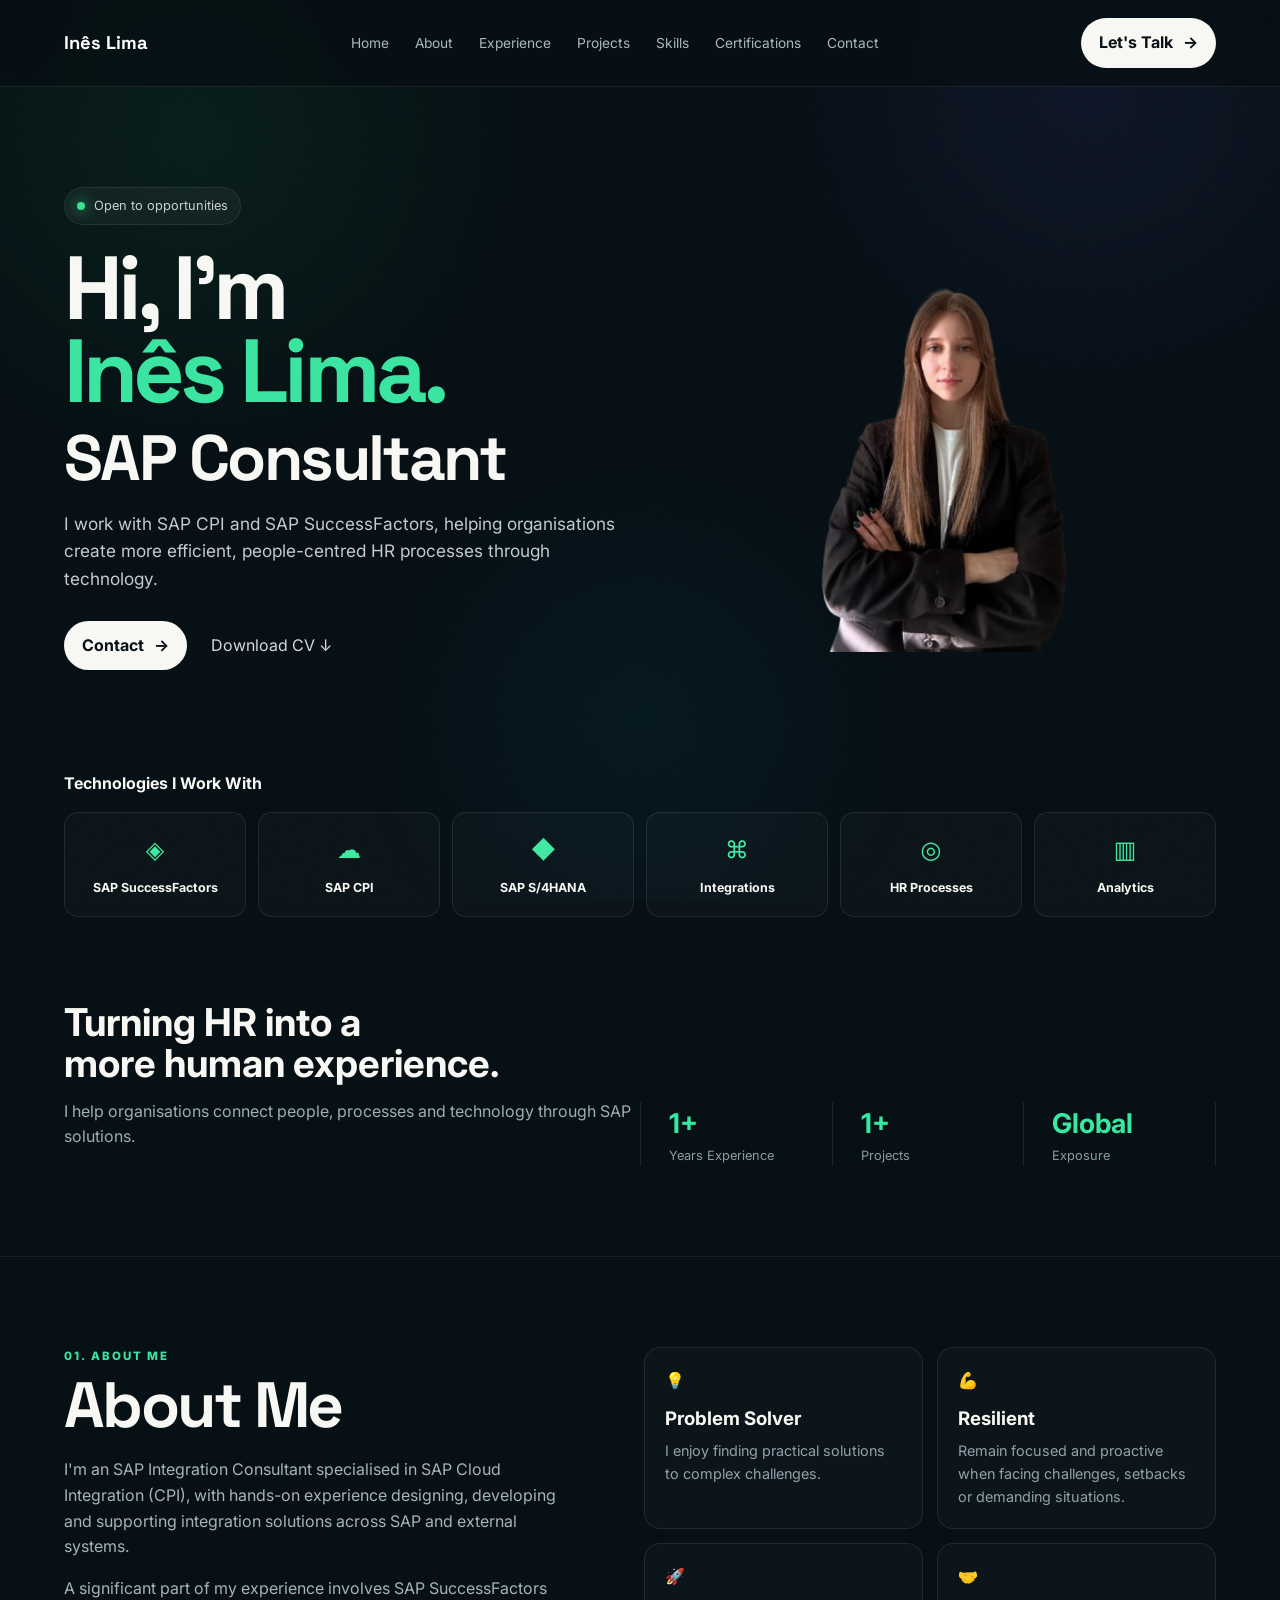
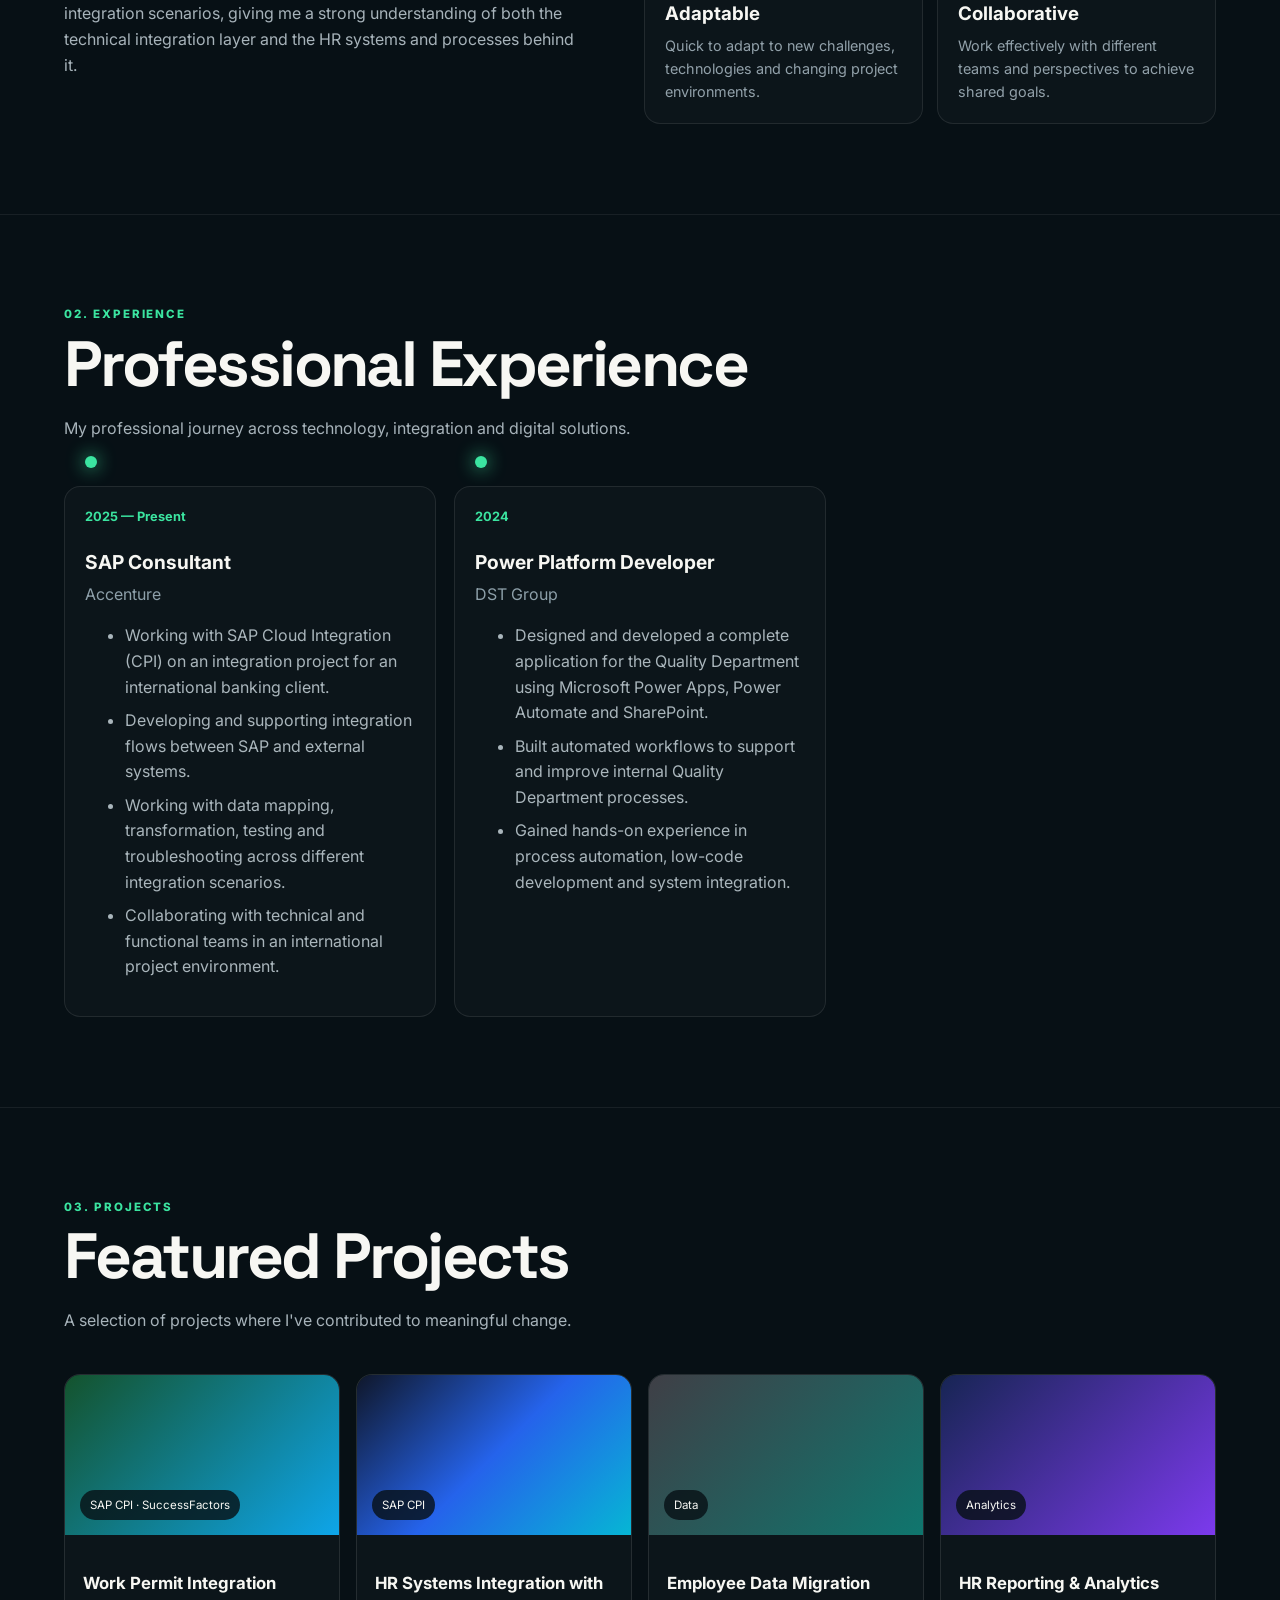
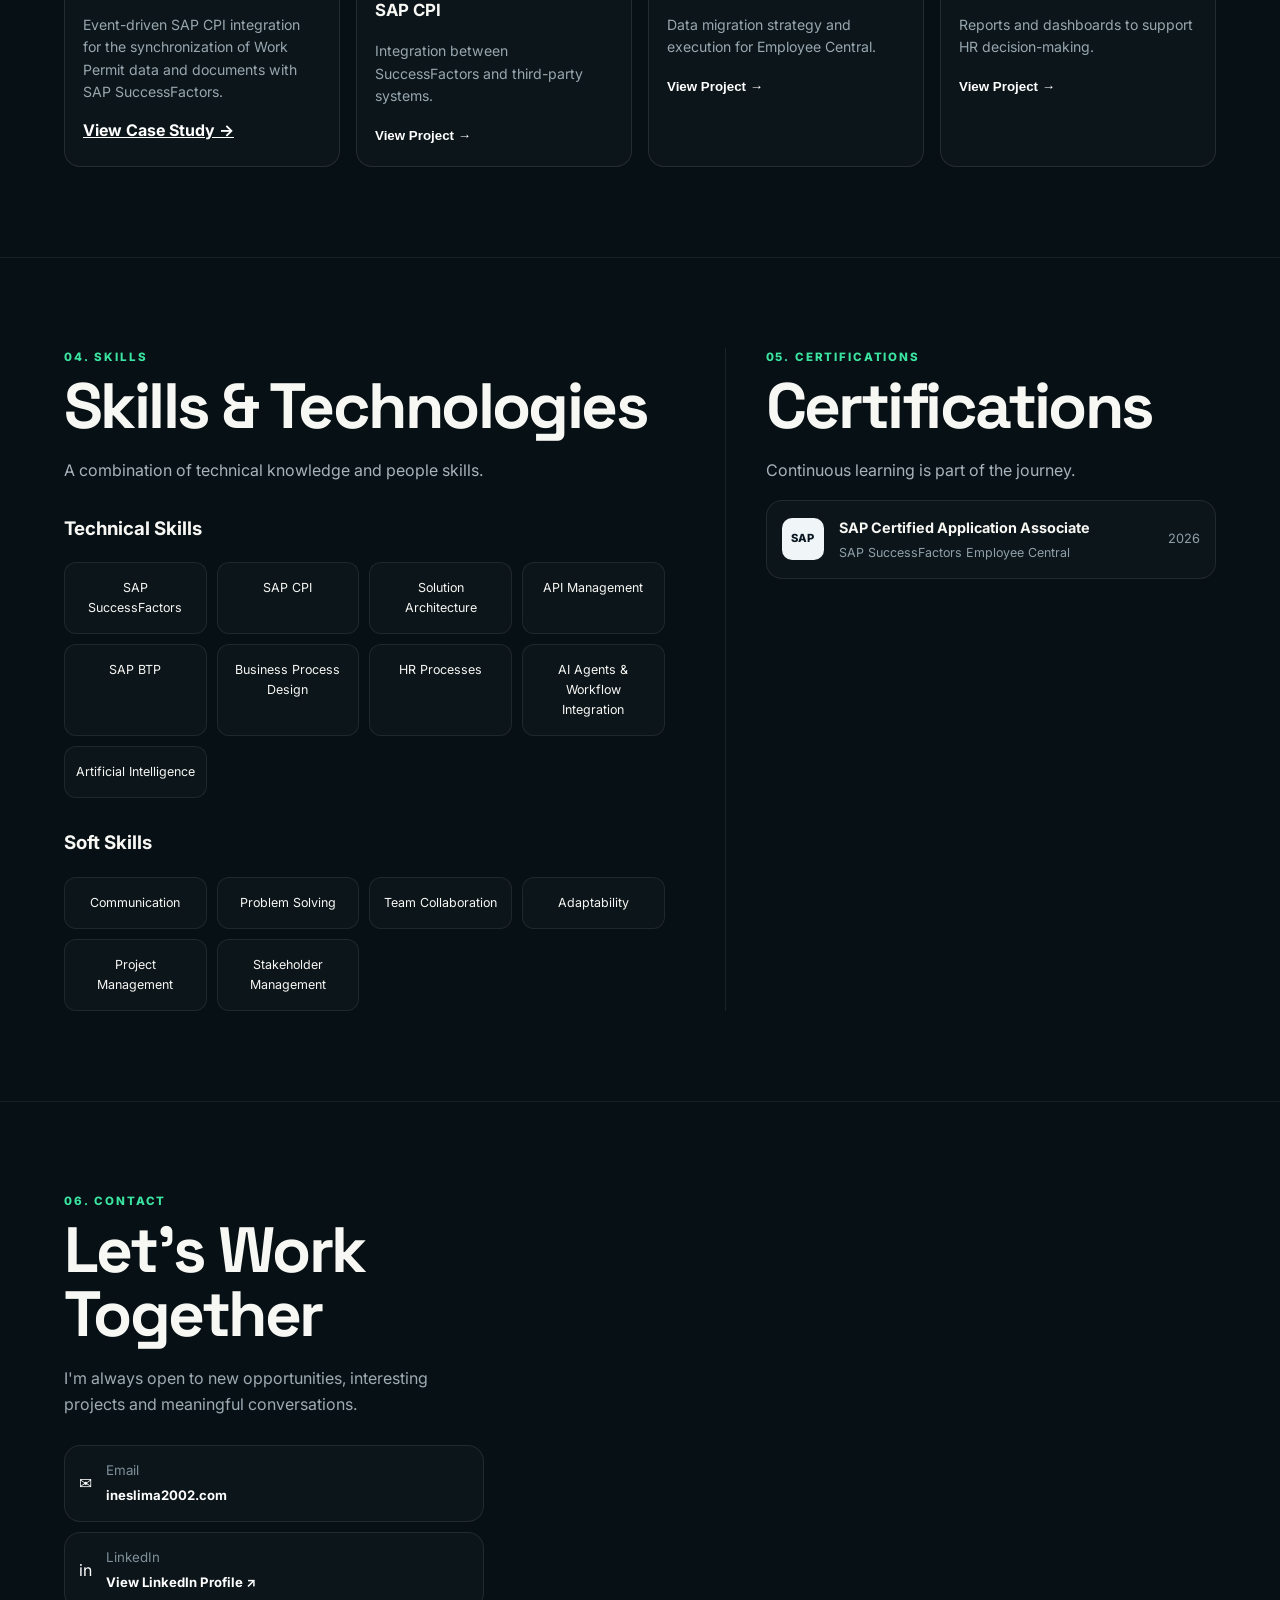
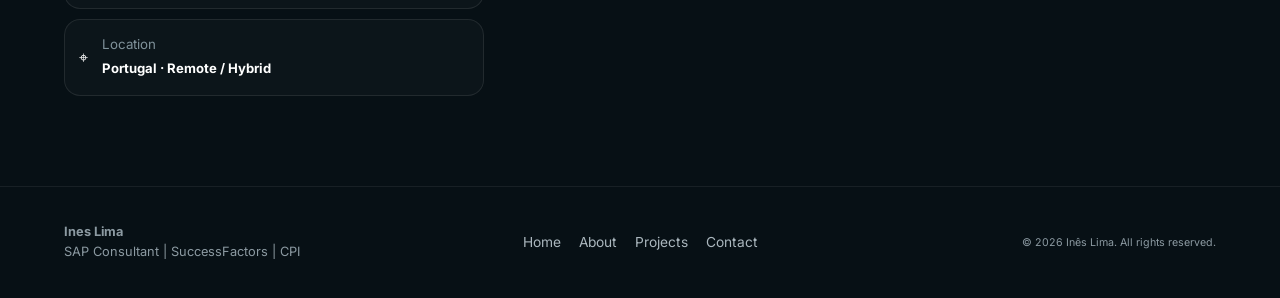
==== index.html @ c2147a00 "Update index.html" ====
<!DOCTYPE html>
<html lang="en">
<head>
  <meta charset="UTF-8" />
  <meta name="viewport" content="width=device-width, initial-scale=1.0" />
  <meta name="description" content="Ines Lima — SAP Consultant specialising in SAP CPI and SAP SuccessFactors" />
  <title>Inês Lima | SAP Consultant</title>
  <link rel="preconnect" href="https://fonts.googleapis.com">
  <link rel="preconnect" href="https://fonts.gstatic.com" crossorigin>
  <link href="https://fonts.googleapis.com/css2?family=Inter:wght@400;500;600;700;800&family=Space+Grotesk:wght@500;600;700&display=swap" rel="stylesheet">
  <link rel="stylesheet" href="style.css" />
</head>
<body>
  <div class="noise"></div>

  <header class="site-header">
    <a class="brand" href="#home">Inês Lima</a>
    <nav class="nav" id="nav">
      <a href="#home">Home</a>
      <a href="#about">About</a>
      <a href="#experience">Experience</a>
      <a href="#projects">Projects</a>
      <a href="#skills">Skills</a>
      <a href="#certifications">Certifications</a>
      <a href="#contact">Contact</a>
    </nav>
    <a class="btn btn-light header-cta" href="#contact">Let's Talk <span>→</span></a>
    <button class="menu-btn" id="menuBtn" aria-label="Open menu">☰</button>
  </header>

  <main>
    <section class="hero section" id="home">
      <div class="hero-copy reveal">
        <div class="status"><span class="dot"></span> Open to opportunities</div>
        <h1>Hi, I'm<br><span class="gradient-text">Inês Lima.</span></h1>
        <h2>SAP Consultant</h2>
        <p class="lead">I work with SAP CPI and SAP SuccessFactors, helping organisations create more efficient, people-centred HR processes through technology.</p>
        <div class="hero-actions">
          <a href="#contact" class="btn btn-light">
              Contact <span>→</span>
          </a>
          <a href="assets/CV-MariaInesLima.pdf" class="text-link" download>
              Download CV ↓
          </a>
      </div>
      </div>

      <div class="hero-visual reveal">
          <div class="portrait-card">
              <img src="assets/MariaInêsLima2.png" alt="Ines Lima">
          </div>
      </div>

      <div class="tech-strip reveal">
        <p>Technologies I Work With</p>
        <div class="tech-grid">
          <div class="tech-card"><span>◈</span><b>SAP SuccessFactors</b></div>
          <div class="tech-card"><span>☁</span><b>SAP CPI</b></div>
          <div class="tech-card"><span>◆</span><b>SAP S/4HANA</b></div>
          <div class="tech-card"><span>⌘</span><b>Integrations</b></div>
          <div class="tech-card"><span>◎</span><b>HR Processes</b></div>
          <div class="tech-card"><span>▥</span><b>Analytics</b></div>
        </div>
      </div>

      <div class="hero-bottom reveal">
        <div>
          <h3>Turning HR into a<br>more human experience.</h3>
          <p>I help organisations connect people, processes and technology through SAP solutions.</p>
        </div>
        <div class="stats">
          <div><strong>1+</strong><span>Years Experience</span></div>
          <div><strong>1+</strong><span>Projects</span></div>
          <div><strong>Global</strong><span>Exposure</span></div>
        </div>
      </div>
    </section>

    <section class="section split" id="about">
      <div class="section-copy reveal">
        <div class="eyebrow">01. About Me</div>
        <h2>About Me</h2>
        <p> I'm an SAP Integration Consultant specialised in SAP Cloud Integration (CPI), with hands-on experience designing, developing and supporting integration solutions across SAP and external systems.</p>
        <p>A significant part of my experience involves SAP SuccessFactors integration scenarios, giving me a strong understanding of both the technical integration layer and the HR systems and processes behind it.</p>
      </div>
      <div class="value-grid reveal">
        <article><span>💡</span><h3>Problem Solver</h3><p>I enjoy finding practical solutions to complex challenges.</p></article>
        <article><span>💪</span><h3>Resilient</h3><p>Remain focused and proactive when facing challenges, setbacks or demanding situations.</p></article>
        <article><span>🚀</span><h3>Adaptable</h3><p>Quick to adapt to new challenges, technologies and changing project environments.</p></article>
        <article><span>🤝</span><h3>Collaborative</h3><p>Work effectively with different teams and perspectives to achieve shared goals.</p></article>
      </div>
    </section>

    <section class="section" id="experience">
      <div class="section-heading reveal">
        <div>
          <div class="eyebrow">02. Experience</div>
          <h2>Professional Experience</h2>
          <p>My professional journey across technology, integration and digital solutions.</p>
        </div>
      </div>
    
      <div class="timeline">
    
        <article class="timeline-card reveal">
          <div class="year">2025 — Present</div>
          <h3>SAP Consultant</h3>
          <p class="company">Accenture</p>
          <ul>
            <li>Working with SAP Cloud Integration (CPI) on an integration project for an international banking client.</li>
            <li>Developing and supporting integration flows between SAP and external systems.</li>
            <li>Working with data mapping, transformation, testing and troubleshooting across different integration scenarios.</li>
            <li>Collaborating with technical and functional teams in an international project environment.</li>
          </ul>
        </article>
    
        <article class="timeline-card reveal">
          <div class="year">2024</div>
          <h3>Power Platform Developer</h3>
          <p class="company">DST Group</p>
          <ul>
            <li>Designed and developed a complete application for the Quality Department using Microsoft Power Apps, Power Automate and SharePoint.</li>
            <li>Built automated workflows to support and improve internal Quality Department processes.</li>
            <li>Gained hands-on experience in process automation, low-code development and system integration.</li>
          </ul>
        </article>
    
      </div>
    </section>

    <section class="section" id="projects">
      <div class="section-heading reveal">
        <div>
          <div class="eyebrow">03. Projects</div>
          <h2>Featured Projects</h2>
          <p>A selection of projects where I've contributed to meaningful change.</p>
        </div>
      </div>
      <div class="project-grid">
        <article class="project-card reveal">
            <div class="project-thumb gradient-a">
              <span>SAP CPI · SuccessFactors</span>
            </div>
            <div class="project-body">
              <h3>Work Permit Integration</h3>
              <p>
                Event-driven SAP CPI integration for the synchronization of
                Work Permit data and documents with SAP SuccessFactors.
              </p>
              <a href="projects/employee-compliance.html" class="project-link">
                View Case Study →
              </a>
            </div>
          </article>
        <article class="project-card reveal">
          <div class="project-thumb gradient-b"><span>SAP CPI</span></div>
          <div class="project-body">
            <h3>HR Systems Integration with SAP CPI</h3>
            <p>Integration between SuccessFactors and third-party systems.</p>
            <button class="project-link" data-project="cpi">View Project →</button>
          </div>
        </article>
        <article class="project-card reveal">
          <div class="project-thumb gradient-c"><span>Data</span></div>
          <div class="project-body">
            <h3>Employee Data Migration</h3>
            <p>Data migration strategy and execution for Employee Central.</p>
            <button class="project-link" data-project="migration">View Project →</button>
          </div>
        </article>
        <article class="project-card reveal">
          <div class="project-thumb gradient-d"><span>Analytics</span></div>
          <div class="project-body">
            <h3>HR Reporting & Analytics</h3>
            <p>Reports and dashboards to support HR decision-making.</p>
            <button class="project-link" data-project="analytics">View Project →</button>
          </div>
        </article>
      </div>
    </section>

    <section class="section two-col-section" id="skills">
      <div class="reveal">
        <div class="eyebrow">04. Skills</div>
        <h2>Skills & Technologies</h2>
        <p class="section-intro">A combination of technical knowledge and people skills.</p>
        <h3 class="mini-title">Technical Skills</h3>
        <div class="pill-grid">
          <span>SAP SuccessFactors</span><span>SAP CPI</span><span>Solution Architecture</span><span>API Management</span><span>SAP BTP</span><span>Business Process Design</span>
          <span>HR Processes</span><span>AI Agents & Workflow Integration</span><span>Artificial Intelligence</span>
        </div>
        <h3 class="mini-title">Soft Skills</h3>
        <div class="pill-grid">
          <span>Communication</span><span>Problem Solving</span><span>Team Collaboration</span>
          <span>Adaptability</span><span>Project Management</span><span>Stakeholder Management</span>
        </div>
      </div>

      <div class="cert-panel reveal" id="certifications">
        <div class="eyebrow">05. Certifications</div>
        <h2>Certifications</h2>
        <p class="section-intro">Continuous learning is part of the journey.</p>
        <div class="cert-list">
          <article><div class="cert-icon">SAP</div><div><h3>SAP Certified Application Associate</h3><p>SAP SuccessFactors Employee Central</p></div><span>2026</span></article>
        </div>
      </div>
    </section>

    <section class="section contact-section" id="contact">
      <div class="contact-copy reveal">
        <div class="eyebrow">06. Contact</div>
        <h2>Let's Work Together</h2>
        <p>I'm always open to new opportunities, interesting projects and meaningful conversations.</p>
        <div class="contact-cards">
          <a href="mailto:your.ineslima2002.com"><span>✉</span><div><small>Email</small><b>ineslima2002.com</b></div></a>
          <a href="https://www.linkedin.com/in/maria-in%C3%AAs-lima-448151144/" target="_blank" rel="noopener noreferrer">
    <span>in</span>
    <div>
        <small>LinkedIn</small>
        <b>View LinkedIn Profile ↗</b>
    </div></a>
          <div><span>⌖</span><div><small>Location</small><b>Portugal · Remote / Hybrid</b></div></div>
        </div>
      </div>
    </section>
  </main>

  <footer>
    <div><b>Ines Lima</b><span>SAP Consultant | SuccessFactors | CPI</span></div>
    <div class="footer-links"><a href="#home">Home</a><a href="#about">About</a><a href="#projects">Projects</a><a href="#contact">Contact</a></div>
    <small>© <span id="year"></span> Inês Lima. All rights reserved.</small>
  </footer>

  <div class="modal" id="projectModal" aria-hidden="true">
    <div class="modal-backdrop" data-close-modal></div>
    <div class="modal-card">
      <button class="modal-close" data-close-modal>×</button>
      <div id="modalContent"></div>
    </div>
  </div>

  <script src="script.js"></script>
</body>
</html>
---- style.css ----
* {
box-sizing:border-box}

html {
scroll-behavior:smooth}

body {
  margin:0;
  background:#071015;
  color:#f7f7f3;
  font-family:Inter,system-ui,sans-serif;
  line-height:1.6;
overflow-x:hidden}

body:before {
  content:"";
  position:fixed;
  inset:0;
  background:radial-gradient(circle at 15% 15%,rgba(34,197,94,.09),transparent 26%),radial-gradient(circle at 85% 10%,rgba(99,102,241,.09),transparent 25%),radial-gradient(circle at 50% 80%,rgba(14,165,233,.06),transparent 30%);
  pointer-events:none;
z-index:-2}

.noise {
  position:fixed;
  inset:0;
  opacity:.03;
  pointer-events:none;
  z-index:-1;
background-image:url("data:image/svg+xml,%3Csvg viewBox='0 0 180 180' xmlns='http://www.w3.org/2000/svg'%3E%3Cfilter id='n'%3E%3CfeTurbulence type='fractalNoise' baseFrequency='.8' numOctaves='3' stitchTiles='stitch'/%3E%3C/filter%3E%3Crect width='100%25' height='100%25' filter='url(%23n)' opacity='.4'/%3E%3C/svg%3E")}

.site-header {
  position:sticky;
  top:0;
  z-index:50;
  display:flex;
  align-items:center;
  justify-content:space-between;
  padding:18px clamp(22px,5vw,80px);
  border-bottom:1px solid rgba(255,255,255,.08);
  background:rgba(7,16,21,.8);
backdrop-filter:blur(18px)}

.brand {
  font-family:"Space Grotesk",sans-serif;
  font-weight:700;
  font-size:1.15rem;
  color:#fff;
text-decoration:none}

.nav {
  display:flex;
gap:26px}

.nav a,.footer-links a {
  color:#abb7be;
  text-decoration:none;
  font-size:.86rem;
transition:.25s}

.nav a:hover,.footer-links a:hover {
color:#fff}

.btn {
  display:inline-flex;
  align-items:center;
  gap:10px;
  border:0;
  border-radius:999px;
  padding:12px 18px;
  text-decoration:none;
  font-weight:700;
cursor:pointer}

.btn-light {
  background:#f7f7f3;
color:#071015}

.menu-btn {
  display:none;
  background:transparent;
  border:1px solid rgba(255,255,255,.15);
  color:#fff;
  border-radius:10px;
  padding:8px 11px;
font-size:1.1rem}

.section {
  padding:90px clamp(22px,5vw,80px);
  max-width:1500px;
  margin:auto;
border-bottom:1px solid rgba(255,255,255,.07)}

.hero {
  display:grid;
  grid-template-columns:1.05fr .95fr;
  gap:50px;
padding-top:100px}

.hero h1 {
  font-family:"Space Grotesk",sans-serif;
  font-size:clamp(3.5rem,7vw,7rem);
  line-height:.93;
  margin:22px 0 12px;
letter-spacing:-.055em}

.gradient-text {
    background: none;
    -webkit-background-clip: initial;
    color: #3be4a0;
}

.hero h2 {
  font-size:clamp(1.3rem,2vw,2rem);
margin:0 0 14px}

.lead {
  font-size:1.08rem;
  color:#c2cbd0;
max-width:650px}

.status {
  display:inline-flex;
  gap:9px;
  align-items:center;
  background:rgba(255,255,255,.045);
  border:1px solid rgba(255,255,255,.08);
  padding:8px 12px;
  border-radius:999px;
  color:#c9d0d5;
font-size:.8rem}

.dot {
  width:8px;
  height:8px;
  background:#38e08f;
  border-radius:50%;
box-shadow:0 0 14px #38e08f}

.hero-actions {
  display:flex;
  gap:24px;
  align-items:center;
margin-top:28px}

.text-link {
  color:#d2dadd;
text-decoration:none}

.hero-visual {
    display: flex;
    justify-content: center;
    align-items: center;
    transform: translateY(-150px);
}

.portrait-card {
    position: relative;
    width: min(400px, 90vw);
    height: 490px;
    background: transparent;
    border: none;
    border-radius: 0;
    box-shadow: none;
    overflow: visible;
}

.portrait-card img {
    width: 100%;
    height: 100%;
    object-fit: contain;
    object-position: center;
    display: block;
    transform: none;
}

.portrait-placeholder {
  height:100%;
  border-radius:24px;
  background:#0d171d;
  display:flex;
  flex-direction:column;
  align-items:center;
  justify-content:center;
border:none}

.portrait-placeholder span {
  font-family:"Space Grotesk";
  font-size:5rem;
  font-weight:700;
  background:linear-gradient(90deg,#45e9a4,#7997ff);
  -webkit-background-clip:text;
color:transparent}

.portrait-placeholder small {
color:#82939c}

.scribble {
  position:absolute;
  right:-52px;
  bottom:40px;
  font-family:cursive;
  font-size:1.35rem;
  color:#d2c3ff;
transform:rotate(-8deg)}

.tech-strip {
  grid-column:1/-1;
margin-top:28px}

.tech-strip>p {
font-weight:700}

.tech-grid {
  display:grid;
  grid-template-columns:repeat(6,1fr);
gap:12px}

.tech-card {
  min-height:105px;
  border:1px solid rgba(255,255,255,.09);
  background:rgba(255,255,255,.025);
  border-radius:14px;
  display:flex;
  flex-direction:column;
  gap:9px;
  align-items:center;
  justify-content:center;
  text-align:center;
padding:12px}

.tech-card span {
  font-size:1.5rem;
color:#43e7a2}

.tech-card b {
font-size:.78rem}

.hero-bottom {
  grid-column:1/-1;
  display:grid;
  grid-template-columns:1fr 1fr;
  align-items:end;
margin-top:35px}

.hero-bottom h3 {
  font-size:clamp(2rem,3vw,3.2rem);
  line-height:1.05;
margin:0}

.hero-bottom p {
color:#9fadb5}

.stats {
  display:grid;
  grid-template-columns:repeat(3,1fr);
border-left:1px solid rgba(255,255,255,.1)}

.stats div {
  padding:0 28px;
  border-right:1px solid rgba(255,255,255,.1);
  display:flex;
flex-direction:column}

.stats strong {
  font-size:1.7rem;
color:#37e8a1}

.stats span {
  font-size:.8rem;
color:#8c9ba4}

.split {
  display:grid;
  grid-template-columns:1fr 1.1fr;
gap:60px}

.eyebrow {
  text-transform:uppercase;
  letter-spacing:.16em;
  font-size:.72rem;
  font-weight:800;
color:#3be4a0}

.section h2 {
  font-family:"Space Grotesk";
  font-size:clamp(2.5rem,5vw,4.6rem);
  line-height:1;
  margin:8px 0 20px;
letter-spacing:-.04em}

.section-copy p,.section-intro,.section-heading p {
  color:#a7b3ba;
max-width:700px}

.value-grid {
  display:grid;
  grid-template-columns:1fr 1fr;
  gap:14px;
align-self:center}

.value-grid article,.timeline-card,.cert-list article,.contact-cards a,.contact-cards>div {
  background:rgba(255,255,255,.025);
  border:1px solid rgba(255,255,255,.09);
  border-radius:16px;
padding:20px}

.value-grid h3 {
margin:10px 0 5px}

.value-grid p {
  margin:0;
  color:#92a1aa;
font-size:.9rem}

.timeline {
  display:grid;
  grid-template-columns:repeat(3,1fr);
  gap:18px;
margin-top:45px}

.timeline-card {
position:relative}

.timeline-card:before {
  content:"";
  position:absolute;
  top:-31px;
  left:20px;
  width:12px;
  height:12px;
  border-radius:50%;
  background:#3be4a0;
box-shadow:0 0 18px #3be4a0}

.timeline-card .year {
  color:#3be4a0;
  font-size:.8rem;
font-weight:700}

.timeline-card h3 {
  font-size:1.2rem;
margin-bottom:0}

.company {
  color:#8ea0aa;
margin-top:4px}

.timeline-card li {
  color:#aab6bc;
margin:8px 0}

.project-grid {
  display:grid;
  grid-template-columns:repeat(4,1fr);
  gap:16px;
margin-top:40px}

.project-card {
  border:1px solid rgba(255,255,255,.1);
  background:rgba(255,255,255,.025);
  border-radius:16px;
  overflow:hidden;
transition:.3s}

.project-card:hover {
  transform:translateY(-7px);
border-color:rgba(66,230,160,.35)}

.project-thumb {
  height:160px;
  padding:15px;
  display:flex;
align-items:flex-end}

.project-thumb span {
  background:rgba(7,16,21,.8);
  padding:6px 10px;
  border-radius:999px;
font-size:.72rem}

.gradient-a {
background:linear-gradient(135deg,#14532d,#0ea5e9)}

.gradient-b {
background:linear-gradient(135deg,#0f172a,#2563eb,#06b6d4)}

.gradient-c {
background:linear-gradient(135deg,#3f3f46,#0f766e)}

.gradient-d {
background:linear-gradient(135deg,#172554,#7c3aed)}

.project-body {
padding:18px}

.project-body h3 {
font-size:1.05rem}

.project-body p {
  color:#98a7af;
font-size:.88rem}

.project-link {
  background:none;
  border:0;
  padding:0;
  color:#fff;
  font-weight:700;
cursor:pointer}

.two-col-section {
  display:grid;
  grid-template-columns:1.1fr .9fr;
gap:60px}

.mini-title {
margin-top:30px}

.pill-grid {
  display:grid;
  grid-template-columns:repeat(4,1fr);
gap:10px}

.pill-grid span {
  padding:15px 10px;
  border-radius:12px;
  background:rgba(255,255,255,.025);
  border:1px solid rgba(255,255,255,.08);
  font-size:.78rem;
text-align:center}

.cert-panel {
  border-left:1px solid rgba(255,255,255,.08);
padding-left:40px}

.cert-list {
  display:flex;
  flex-direction:column;
gap:12px}

.cert-list article {
  display:grid;
  grid-template-columns:auto 1fr auto;
  gap:15px;
  align-items:center;
padding:15px}

.cert-list h3 {
  font-size:.9rem;
margin:0}

.cert-list p {
  font-size:.78rem;
  color:#8fa0a9;
margin:4px 0 0}

.cert-list>article>span {
  color:#8fa0a9;
font-size:.8rem}

.cert-icon {
  width:42px;
  height:42px;
  border-radius:10px;
  background:#f0f5f7;
  color:#0a1720;
  display:grid;
  place-items:center;
  font-weight:800;
font-size:.7rem}

.contact-section {
  display:grid;
  grid-template-columns:1fr .9fr .65fr;
  gap:40px;
align-items:center}

.contact-copy>p {
color:#9eabb2}

.contact-cards {
  display:flex;
  flex-direction:column;
  gap:10px;
margin-top:28px}

.contact-cards a,.contact-cards>div {
  display:flex;
  gap:14px;
  align-items:center;
  padding:14px;
  text-decoration:none;
color:#fff}

.contact-cards small {
  display:block;
color:#7f919a}

.contact-cards b {
font-size:.82rem}

.contact-form {
  display:flex;
  flex-direction:column;
  gap:10px;
  border:1px solid rgba(255,255,255,.08);
  padding:18px;
  border-radius:16px;
background:rgba(255,255,255,.025)}

.contact-form input,.contact-form textarea {
  width:100%;
  background:#0b1419;
  border:1px solid rgba(255,255,255,.1);
  border-radius:9px;
  color:#fff;
  padding:13px;
outline:none}

.contact-form input:focus,.contact-form textarea:focus {
border-color:#3be4a0}

.contact-note {
  font-family:cursive;
  font-size:2rem;
  line-height:1.2;
  color:#a995ff;
transform:rotate(-6deg)}

footer {
  max-width:1500px;
  margin:auto;
  padding:35px clamp(22px,5vw,80px);
  display:grid;
  grid-template-columns:1fr auto 1fr;
  align-items:center;
  gap:20px;
  color:#8c9aa2;
font-size:.8rem}

footer>div:first-child {
  display:flex;
flex-direction:column}

.footer-links {
  display:flex;
gap:18px}

footer small {
text-align:right}

.modal {
  position:fixed;
  inset:0;
  z-index:100;
display:none}

.modal.open {
display:block}

.modal-backdrop {
  position:absolute;
  inset:0;
  background:rgba(0,0,0,.75);
backdrop-filter:blur(8px)}

.modal-card {
  position:relative;
  z-index:1;
  width:min(760px,92vw);
  max-height:85vh;
  overflow:auto;
  margin:7vh auto;
  background:#0a141a;
  border:1px solid rgba(255,255,255,.1);
  border-radius:20px;
  padding:30px;
box-shadow:0 30px 80px rgba(0,0,0,.5)}

.modal-close {
  position:absolute;
  right:18px;
  top:14px;
  background:none;
  color:#fff;
  border:0;
  font-size:2rem;
cursor:pointer}

.modal-card h2 {
  font-family:"Space Grotesk";
font-size:2rem}

.modal-card p,.modal-card li {
color:#a9b5bc}

.reveal {
  opacity:0;
  transform:translateY(24px);
transition:opacity .7s ease,transform .7s ease}

.reveal.visible {
  opacity:1;
transform:none}

@media(max-width:1050px) {
  .nav {
  display:none}

  .nav.open {
    display:flex;
    position:absolute;
    top:74px;
    left:20px;
    right:20px;
    flex-direction:column;
    background:#0a141a;
    border:1px solid rgba(255,255,255,.1);
    border-radius:16px;
  padding:20px}

  .menu-btn {
  display:block}

  .header-cta {
  display:none}

  .hero,.split,.two-col-section,.contact-section {
  grid-template-columns:1fr}

  .hero-visual {
  order:-1}

  .hero-bottom {
  grid-template-columns:1fr}

  .stats {
  margin-top:30px}

  .tech-grid {
  grid-template-columns:repeat(3,1fr)}

  .timeline {
  grid-template-columns:1fr}

  .timeline-card:before {
  display:none}

  .project-grid {
  grid-template-columns:repeat(2,1fr)}

  .cert-panel {
    border-left:0;
    padding-left:0;
    border-top:1px solid rgba(255,255,255,.08);
  padding-top:50px}

  .contact-note {
  display:none}

  footer {
    grid-template-columns:1fr;
  text-align:left}

  footer small {
  text-align:left}

}

@media(max-width:650px) {
  .section {
  padding:70px 20px}

  .site-header {
  padding:15px 20px}

  .hero {
  padding-top:65px}

  .hero h1 {
  font-size:3.4rem}

  .tech-grid {
  grid-template-columns:repeat(2,1fr)}

  .hero-actions {
    align-items:flex-start;
  flex-direction:column}

  .stats {
    grid-template-columns:1fr;
    gap:16px;
  border:0}

  .stats div {
    border:0;
  padding:0}

  .value-grid,.project-grid,.pill-grid {
  grid-template-columns:1fr}

  .scribble {
    right:-8px;
    bottom:18px;
  font-size:1rem}

  .cert-list article {
  grid-template-columns:auto 1fr}

  .cert-list>article>span {
  grid-column:2}

  footer {
  padding:30px 20px}

}
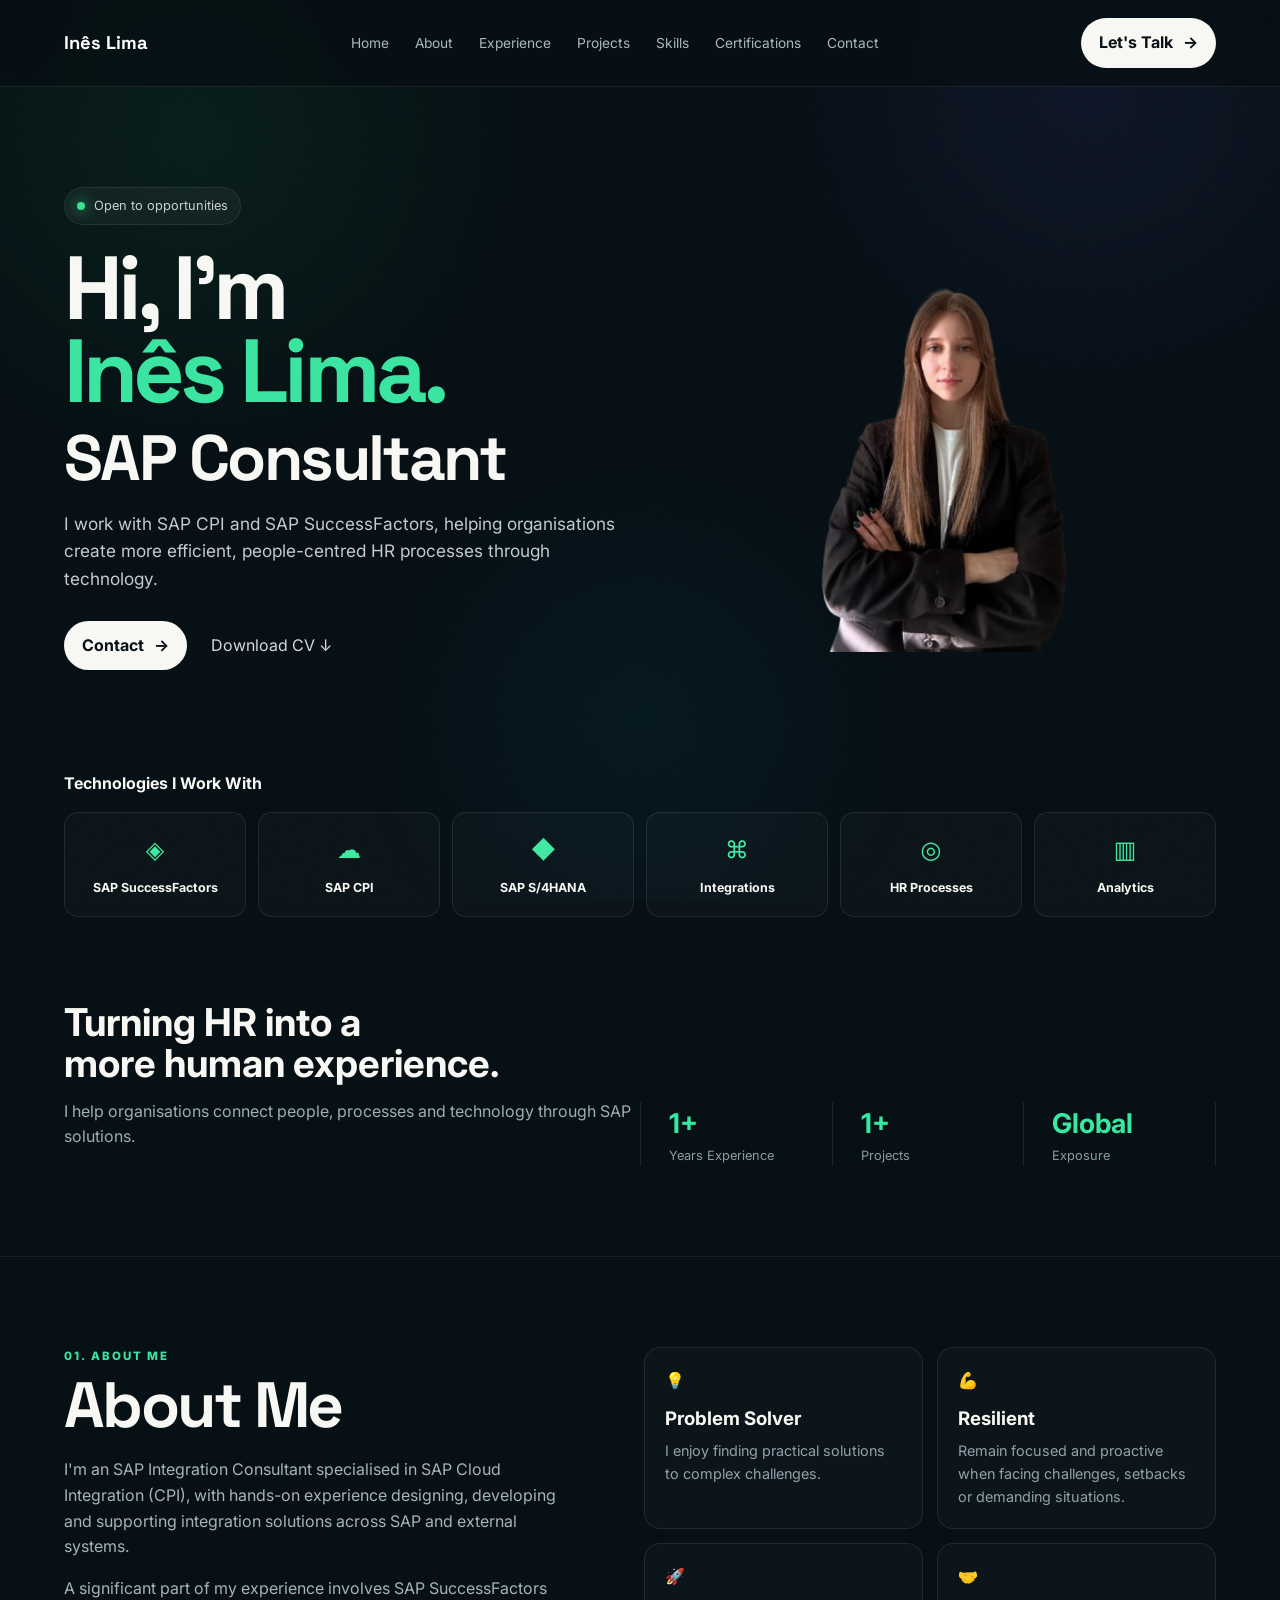
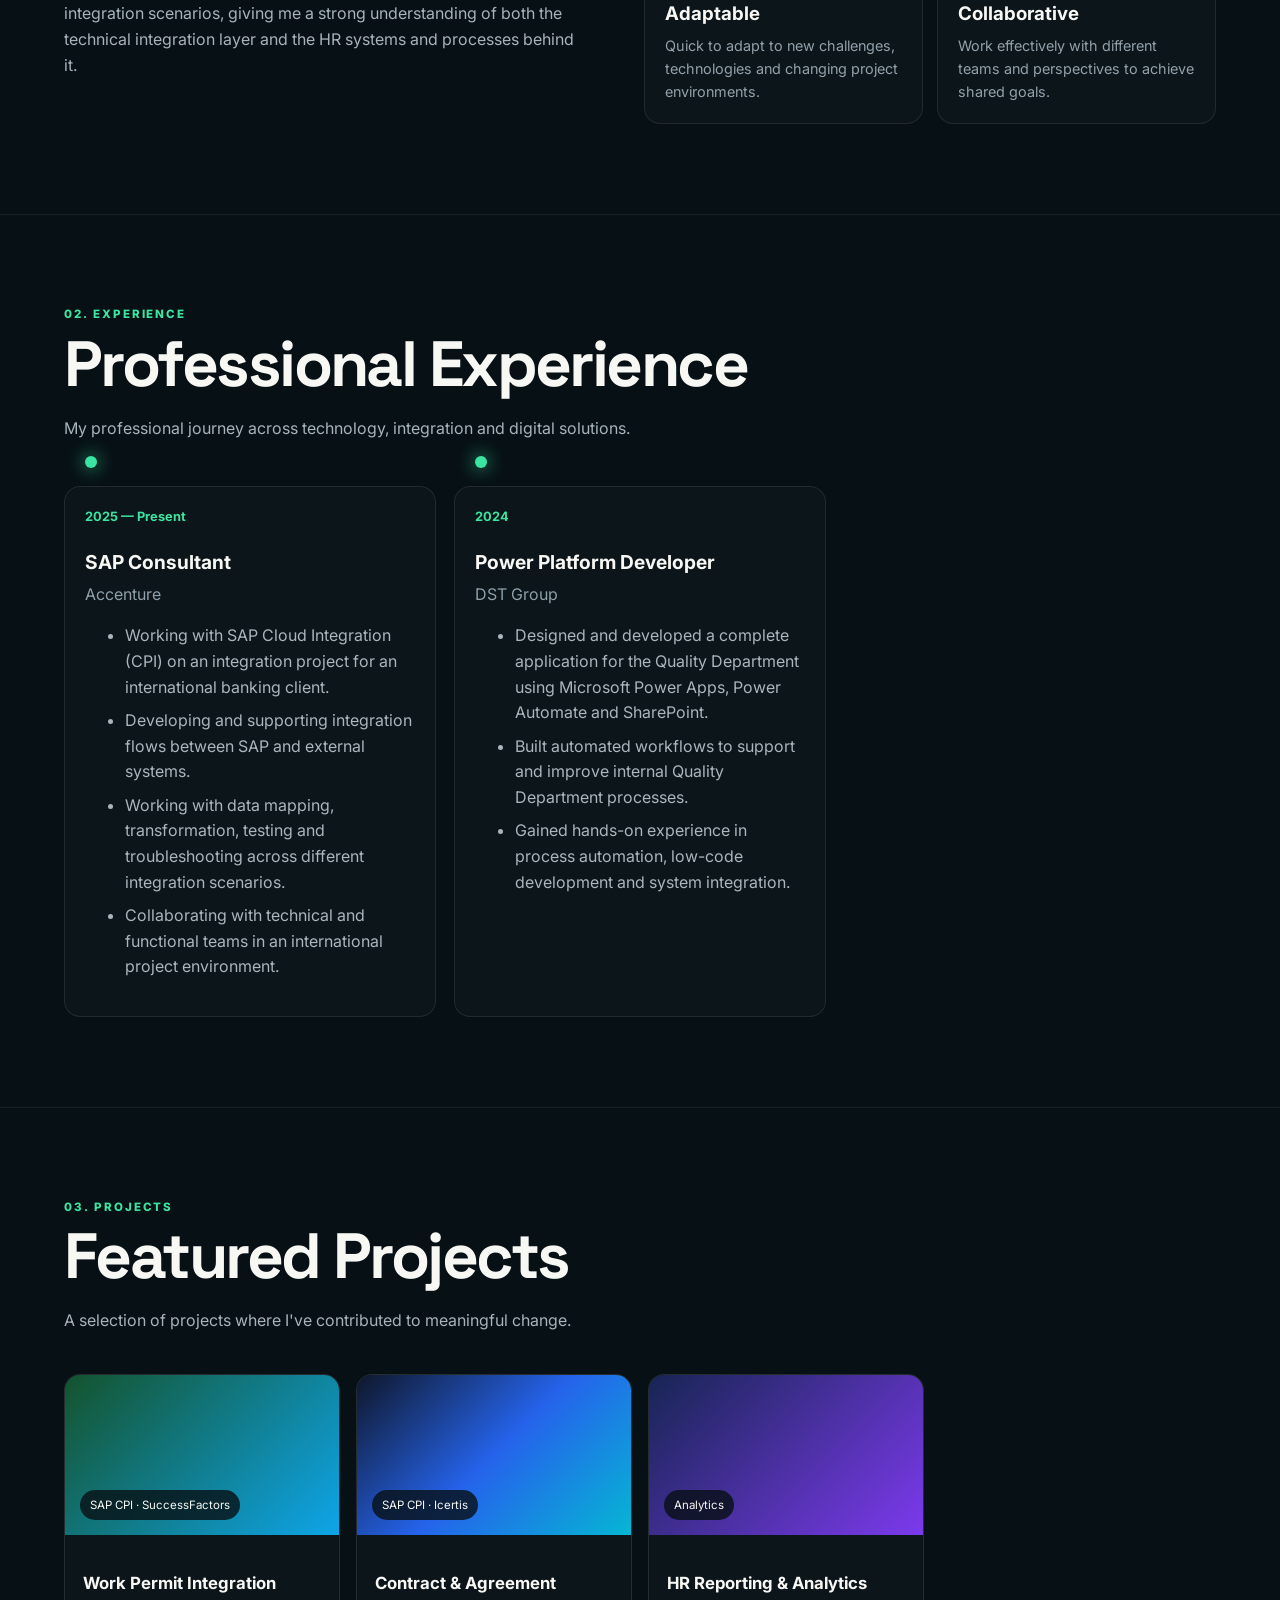
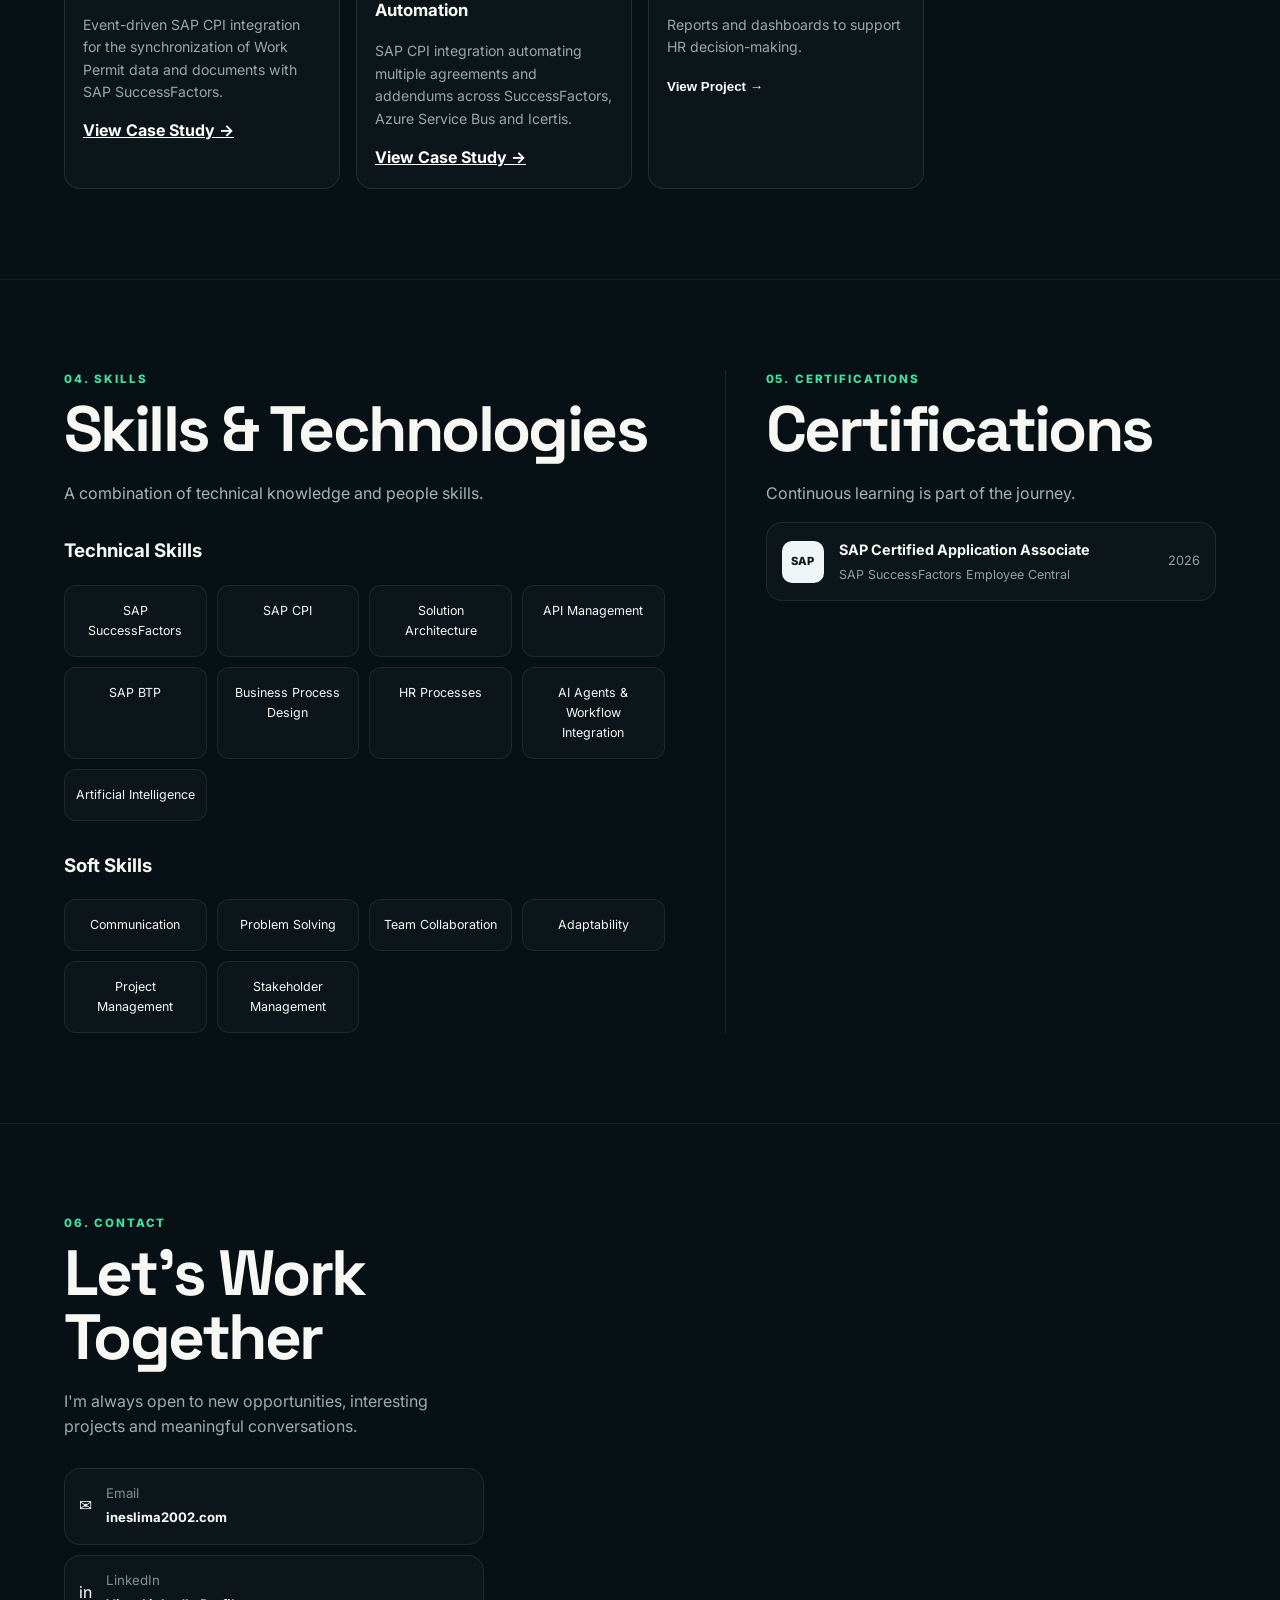
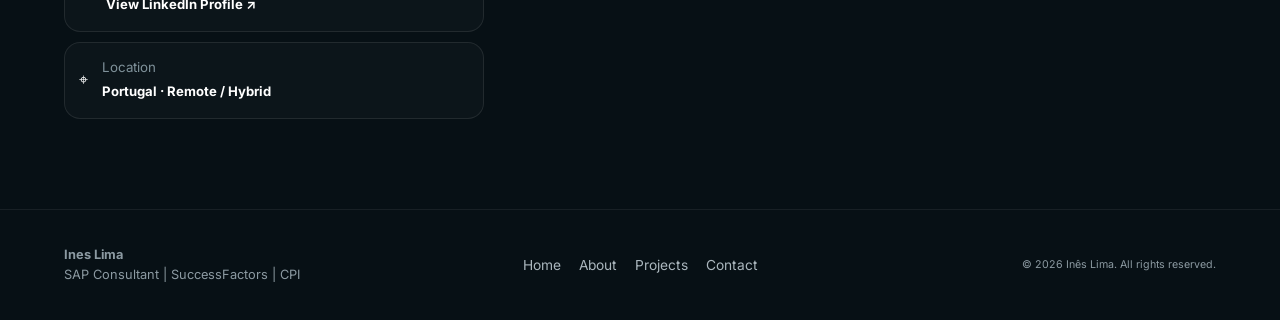
==== commit d19e1bef: "Update index.html" ====
--- a/index.html
+++ b/index.html
@@ -152,20 +152,23 @@
               </a>
             </div>
           </article>
+        
         <article class="project-card reveal">
-          <div class="project-thumb gradient-b"><span>SAP CPI</span></div>
+          <div class="project-thumb gradient-b">
+            <span>SAP CPI · Icertis</span>
+          </div>
+        
           <div class="project-body">
-            <h3>HR Systems Integration with SAP CPI</h3>
-            <p>Integration between SuccessFactors and third-party systems.</p>
-            <button class="project-link" data-project="cpi">View Project →</button>
-          </div>
-        </article>
-        <article class="project-card reveal">
-          <div class="project-thumb gradient-c"><span>Data</span></div>
-          <div class="project-body">
-            <h3>Employee Data Migration</h3>
-            <p>Data migration strategy and execution for Employee Central.</p>
-            <button class="project-link" data-project="migration">View Project →</button>
+            <h3>Contract & Agreement Automation</h3>
+        
+            <p>
+              SAP CPI integration automating multiple agreements and addendums
+              across SuccessFactors, Azure Service Bus and Icertis.
+            </p>
+        
+            <a href="projects/contracts" class="project-link">
+              View Case Study →
+            </a>
           </div>
         </article>
         <article class="project-card reveal">
--- a/style.css
+++ b/style.css
@@ -669,23 +669,27 @@
 
 @media(max-width:650px) {
   .section {
-  padding:70px 20px}
+    padding:70px 20px}
 
   .site-header {
-  padding:15px 20px}
+    padding:15px 20px}
 
   .hero {
-  padding-top:65px}
+    padding-top:65px}
 
   .hero h1 {
-  font-size:3.4rem}
+    font-size:3.4rem}
+
+  .hero-visual {
+    display:none}
 
   .tech-grid {
-  grid-template-columns:repeat(2,1fr)}
+    grid-template-columns:repeat(2,1fr)}
 
   .hero-actions {
     align-items:flex-start;
   flex-direction:column}
+  
 
   .stats {
     grid-template-columns:1fr;
@@ -712,5 +716,11 @@
 
   footer {
   padding:30px 20px}
-
 }
+.project-case-hero ~ .section h2 {
+    font-family: "Space Grotesk", sans-serif;
+    font-size: clamp(2rem, 3vw, 2.8rem);
+    line-height: 1.15;
+    letter-spacing: -0.03em;
+    margin: 14px 0 24px;
+}
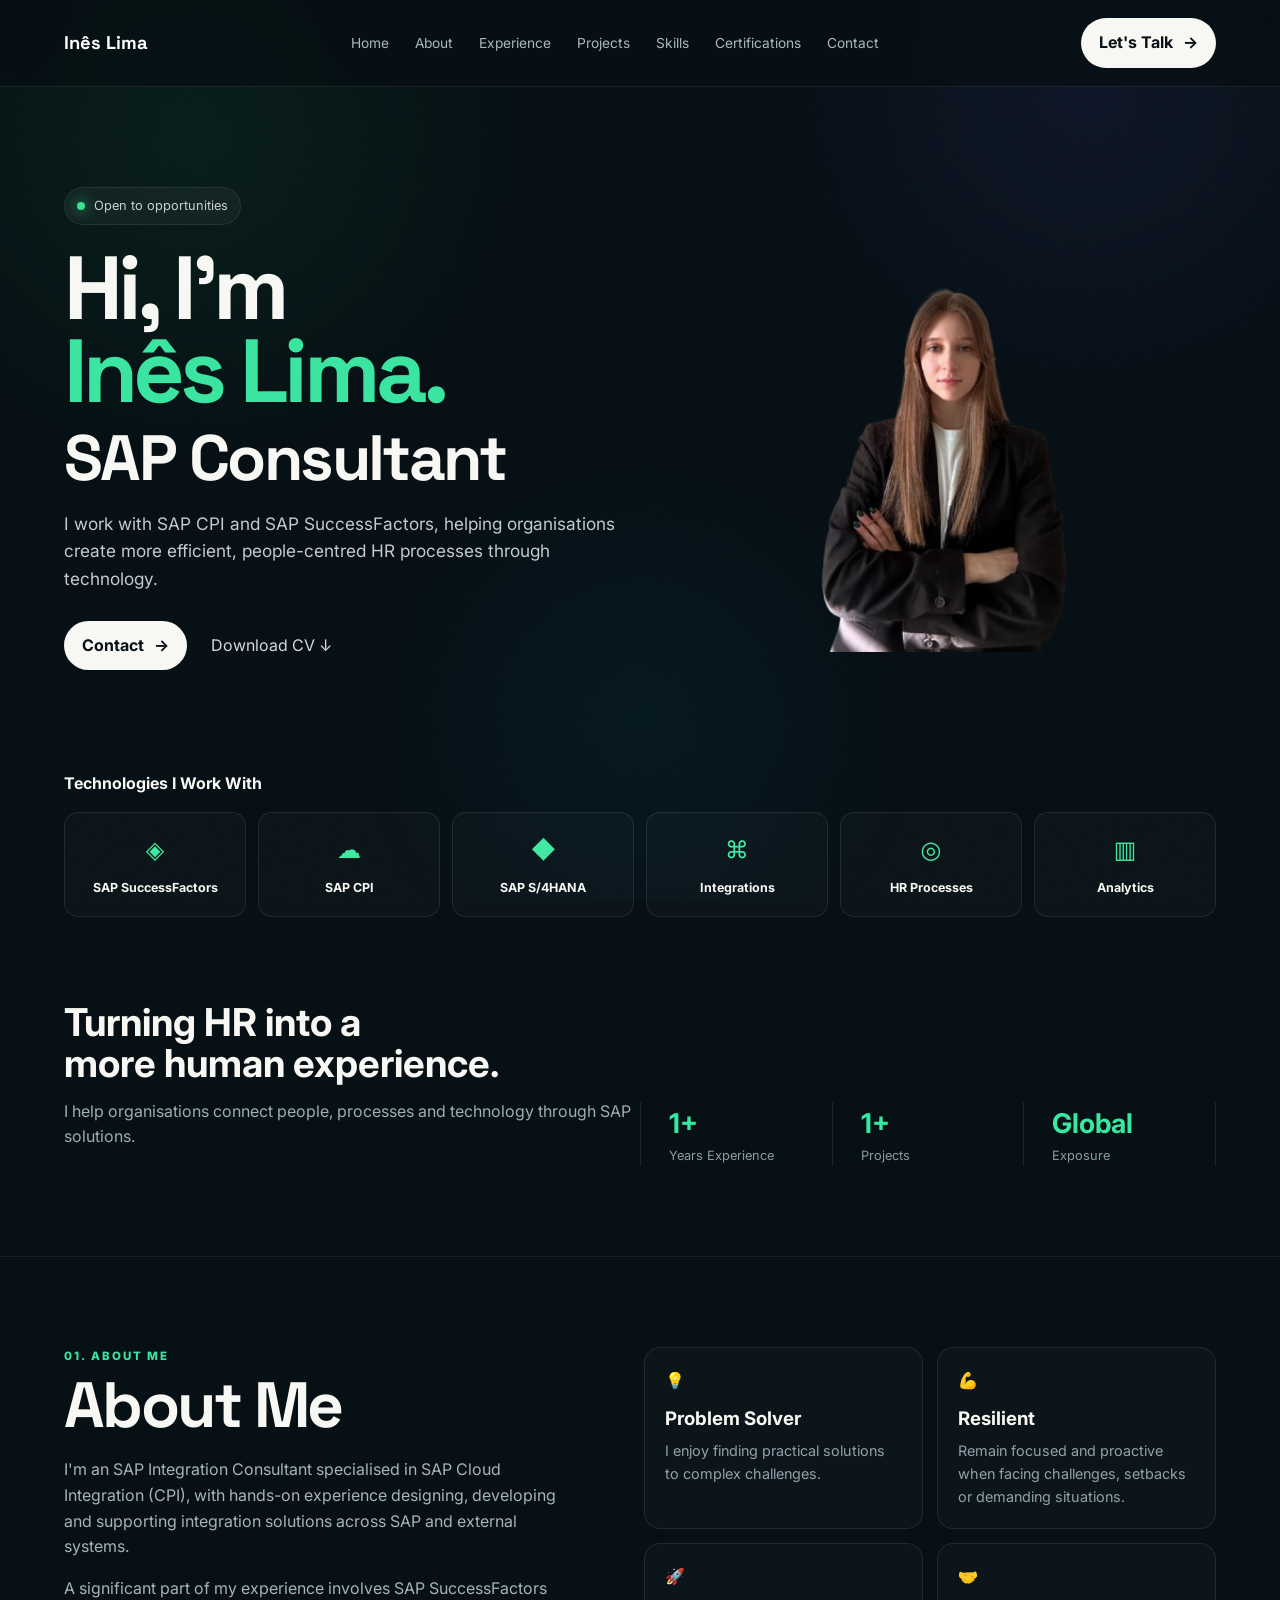
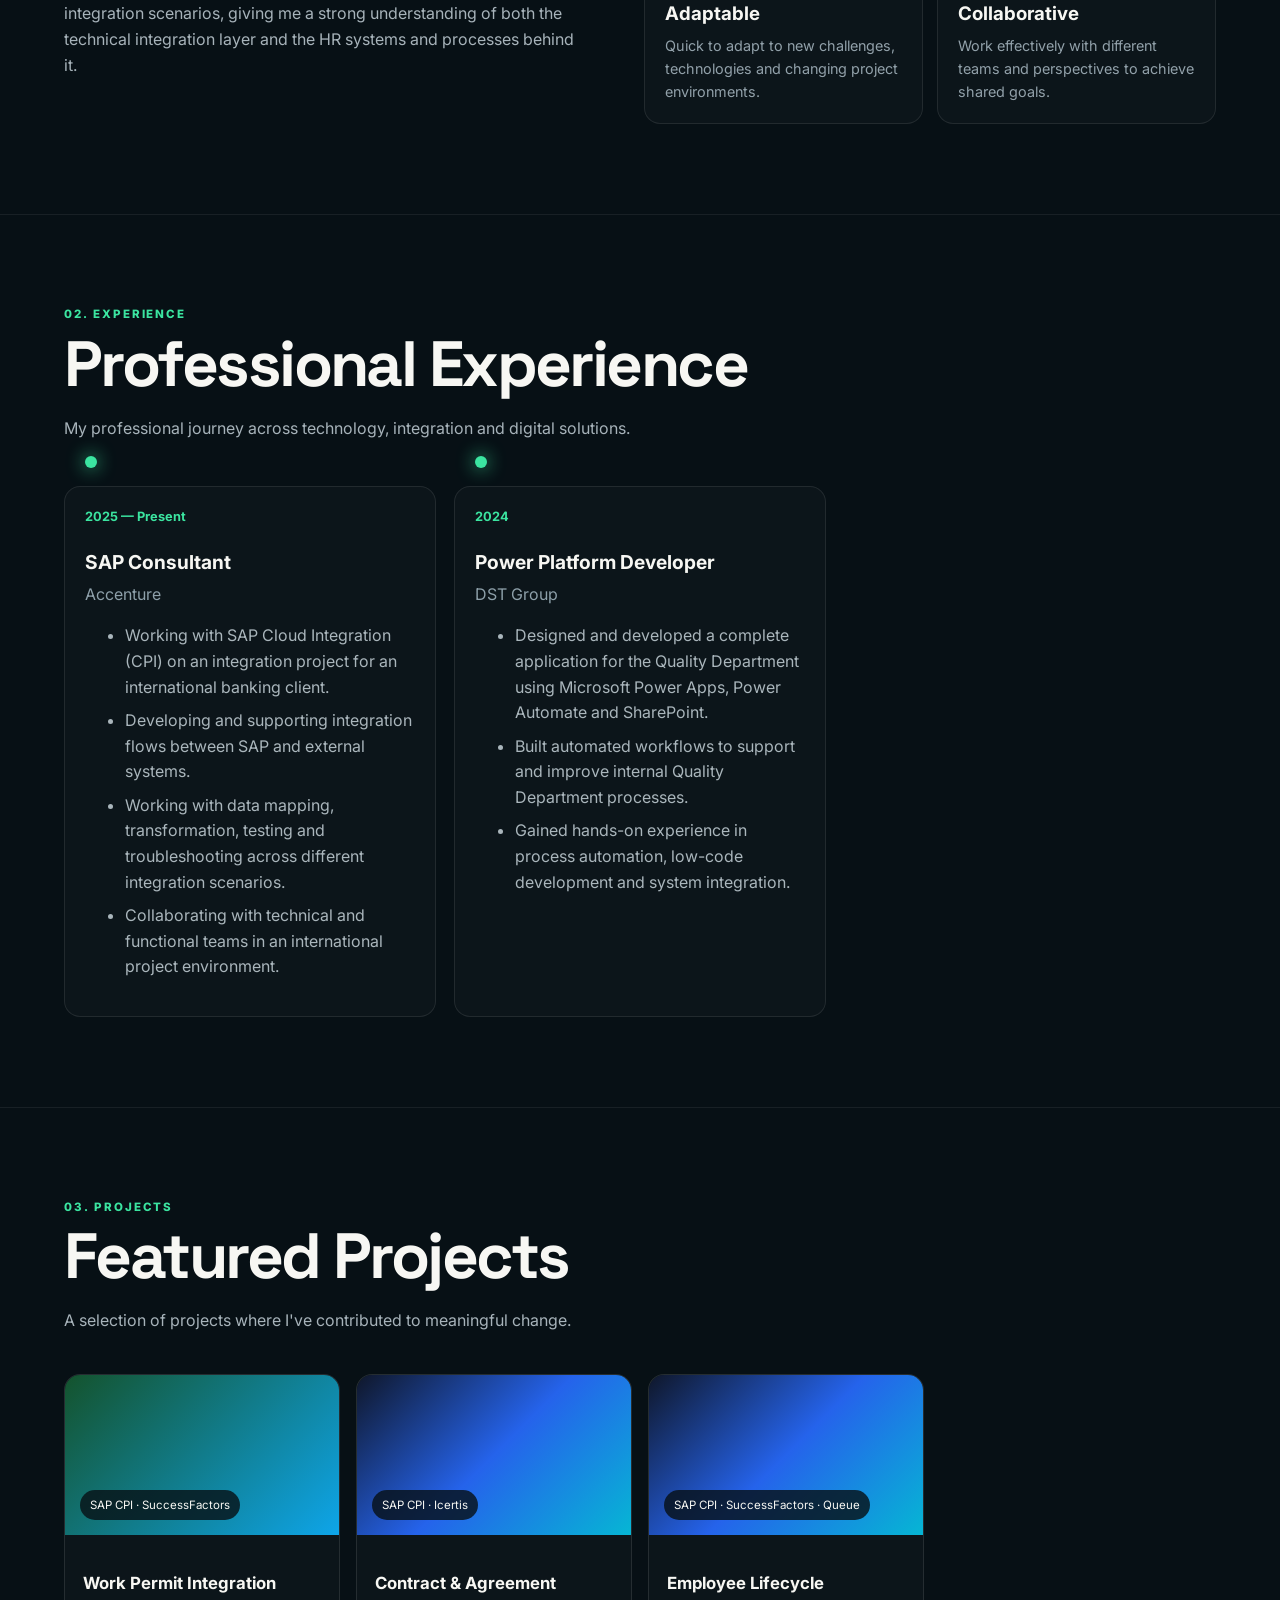
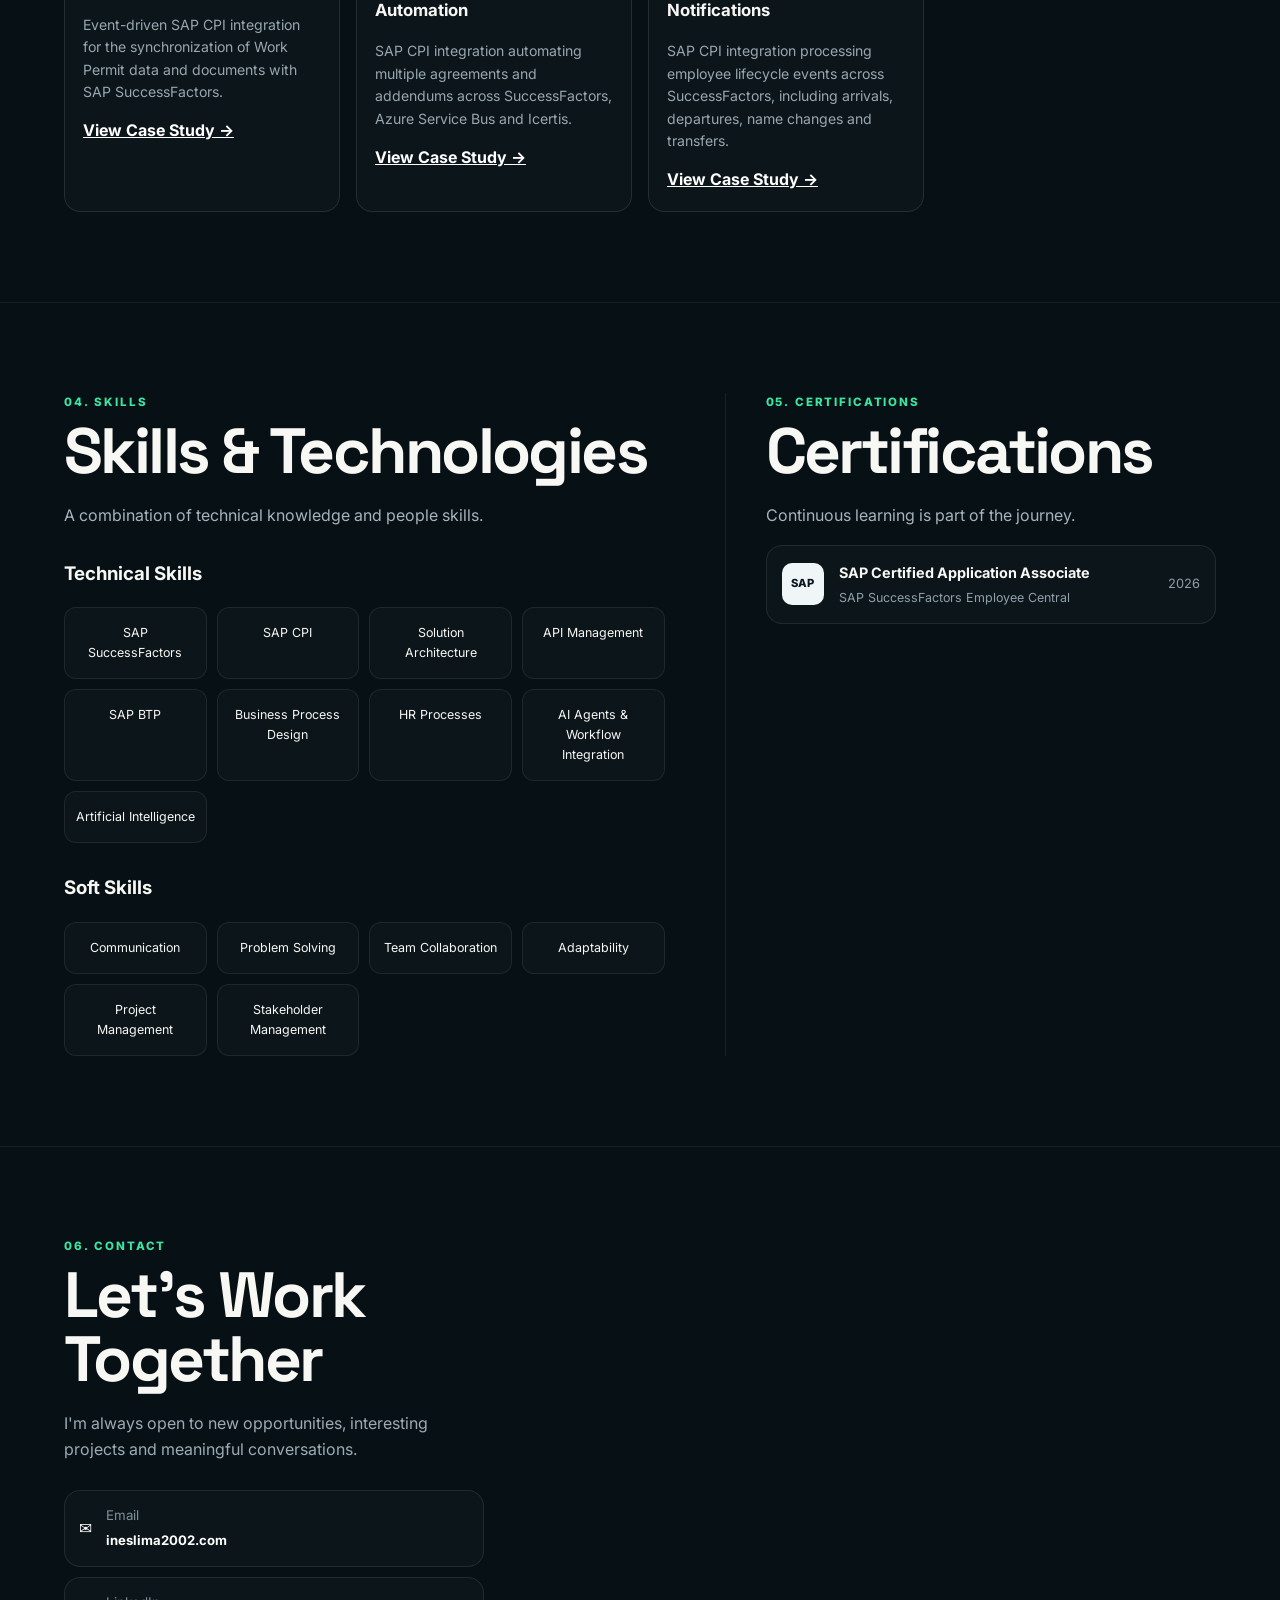
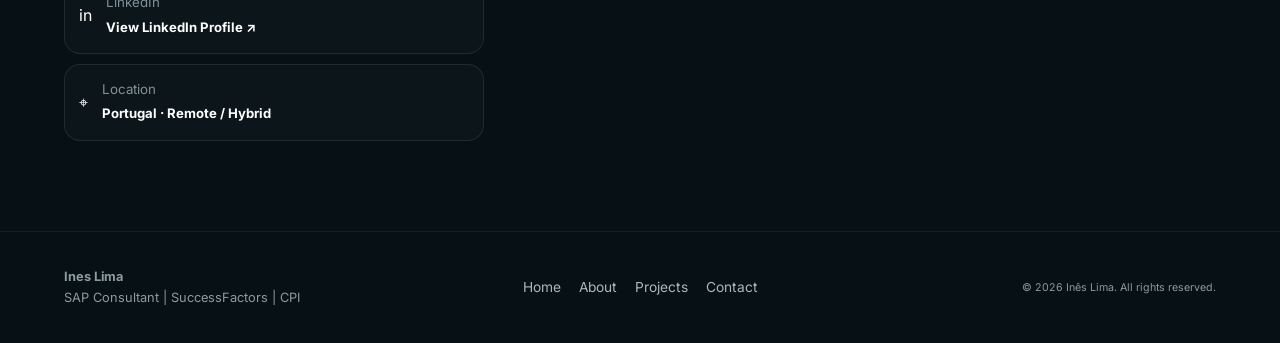
==== commit 04ce17fe: "Update index.html" ====
--- a/index.html
+++ b/index.html
@@ -166,19 +166,29 @@
               across SuccessFactors, Azure Service Bus and Icertis.
             </p>
         
-            <a href="projects/contracts" class="project-link">
+            <a href="projects/contracts.html" class="project-link">
               View Case Study →
             </a>
           </div>
         </article>
-        <article class="project-card reveal">
-          <div class="project-thumb gradient-d"><span>Analytics</span></div>
-          <div class="project-body">
-            <h3>HR Reporting & Analytics</h3>
-            <p>Reports and dashboards to support HR decision-making.</p>
-            <button class="project-link" data-project="analytics">View Project →</button>
-          </div>
-        </article>
+      <article class="project-card reveal">
+        <div class="project-thumb gradient-b">
+          <span>SAP CPI · SuccessFactors · Queue</span>
+        </div>
+      
+        <div class="project-body">
+          <h3>Employee Lifecycle Notifications</h3>
+      
+          <p>
+            SAP CPI integration processing employee lifecycle events across
+            SuccessFactors, including arrivals, departures, name changes and transfers.
+          </p>
+      
+          <a href="projects/HR Process.html" class="project-link">
+            View Case Study →
+          </a>
+        </div>
+      </article>
       </div>
     </section>
 
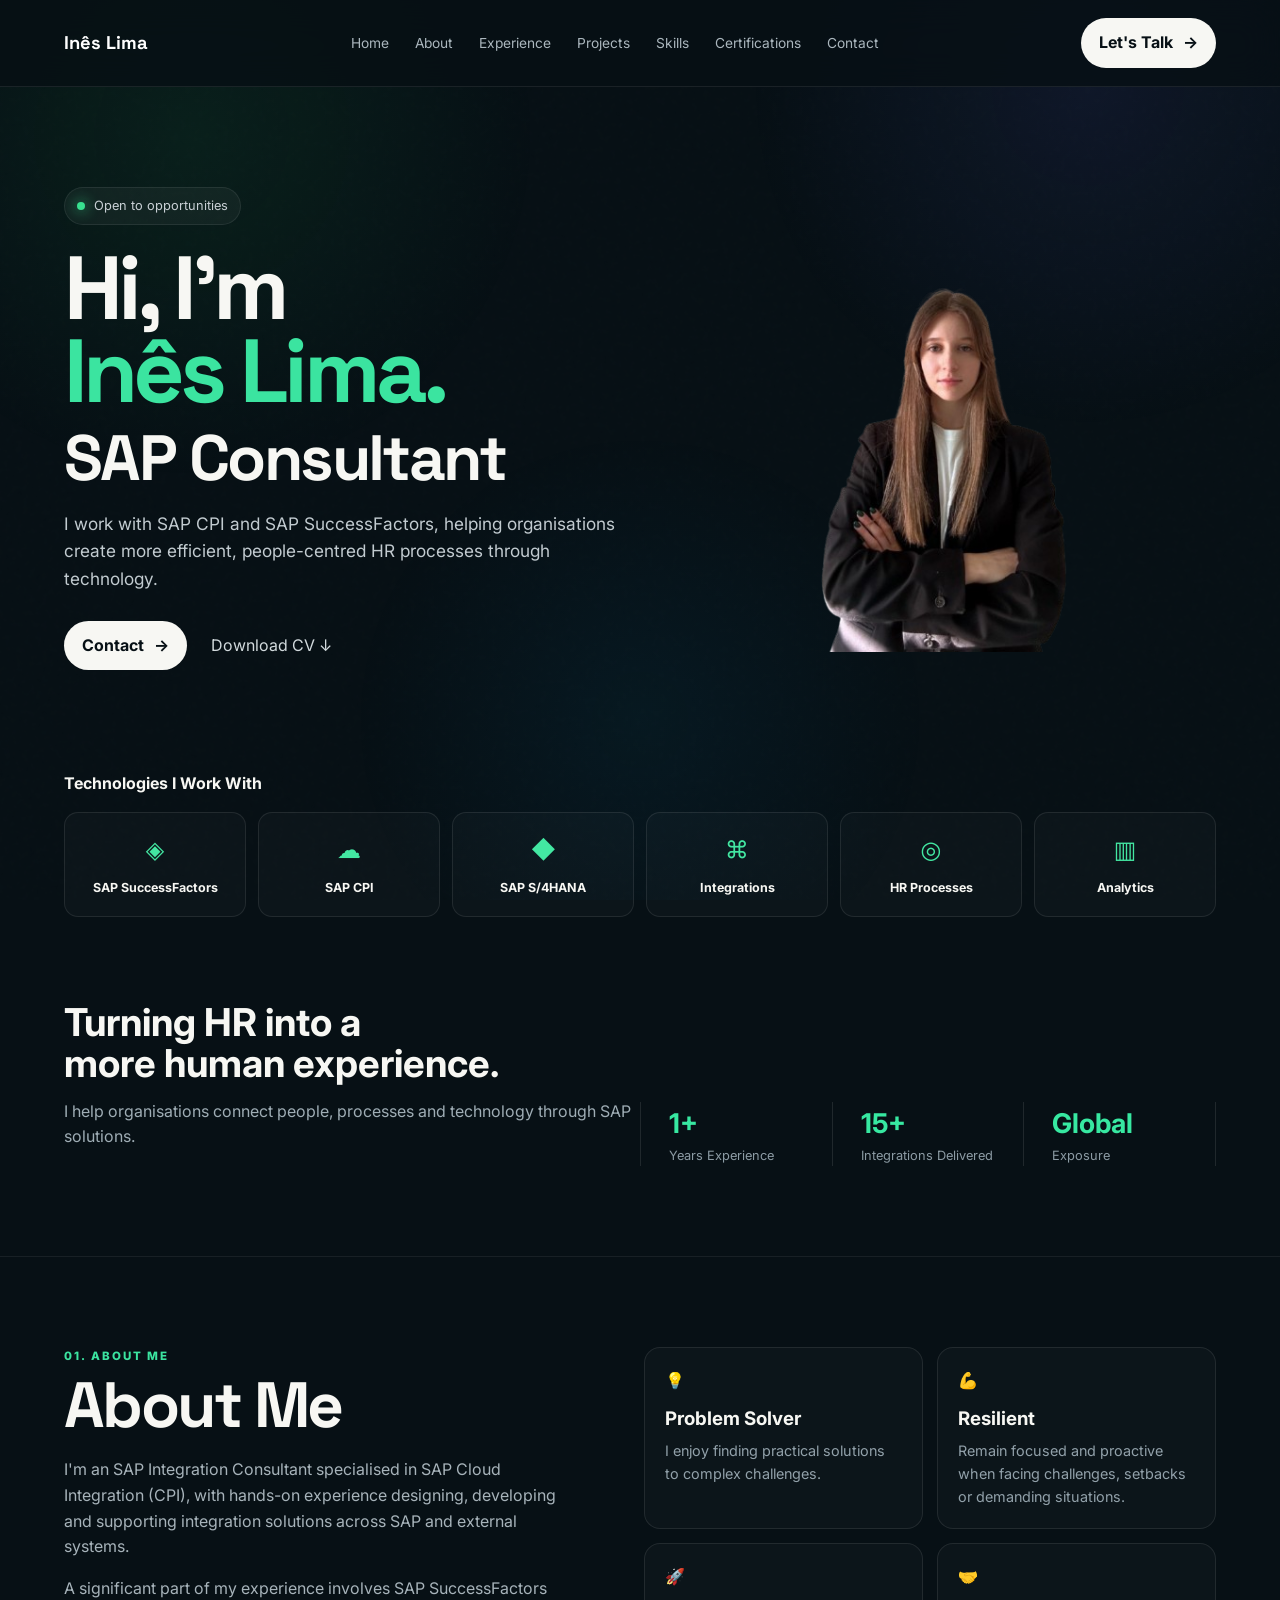
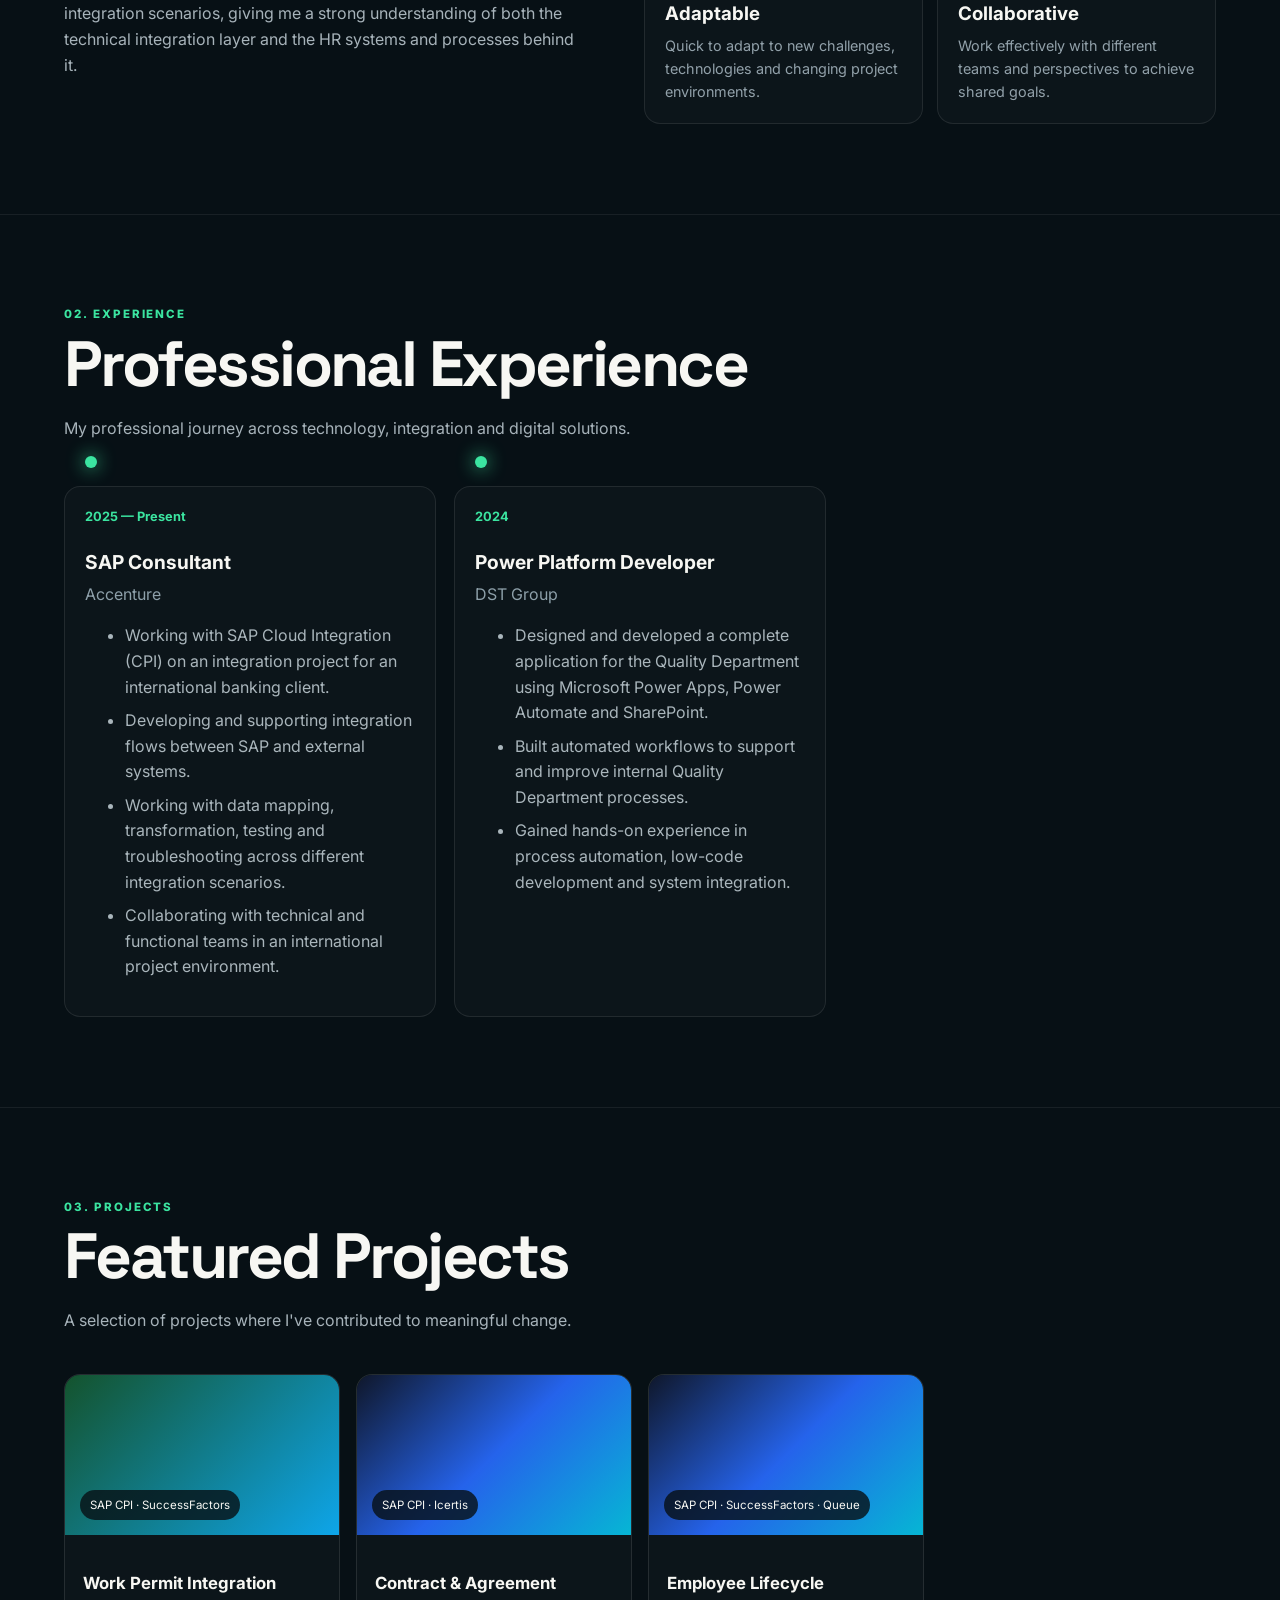
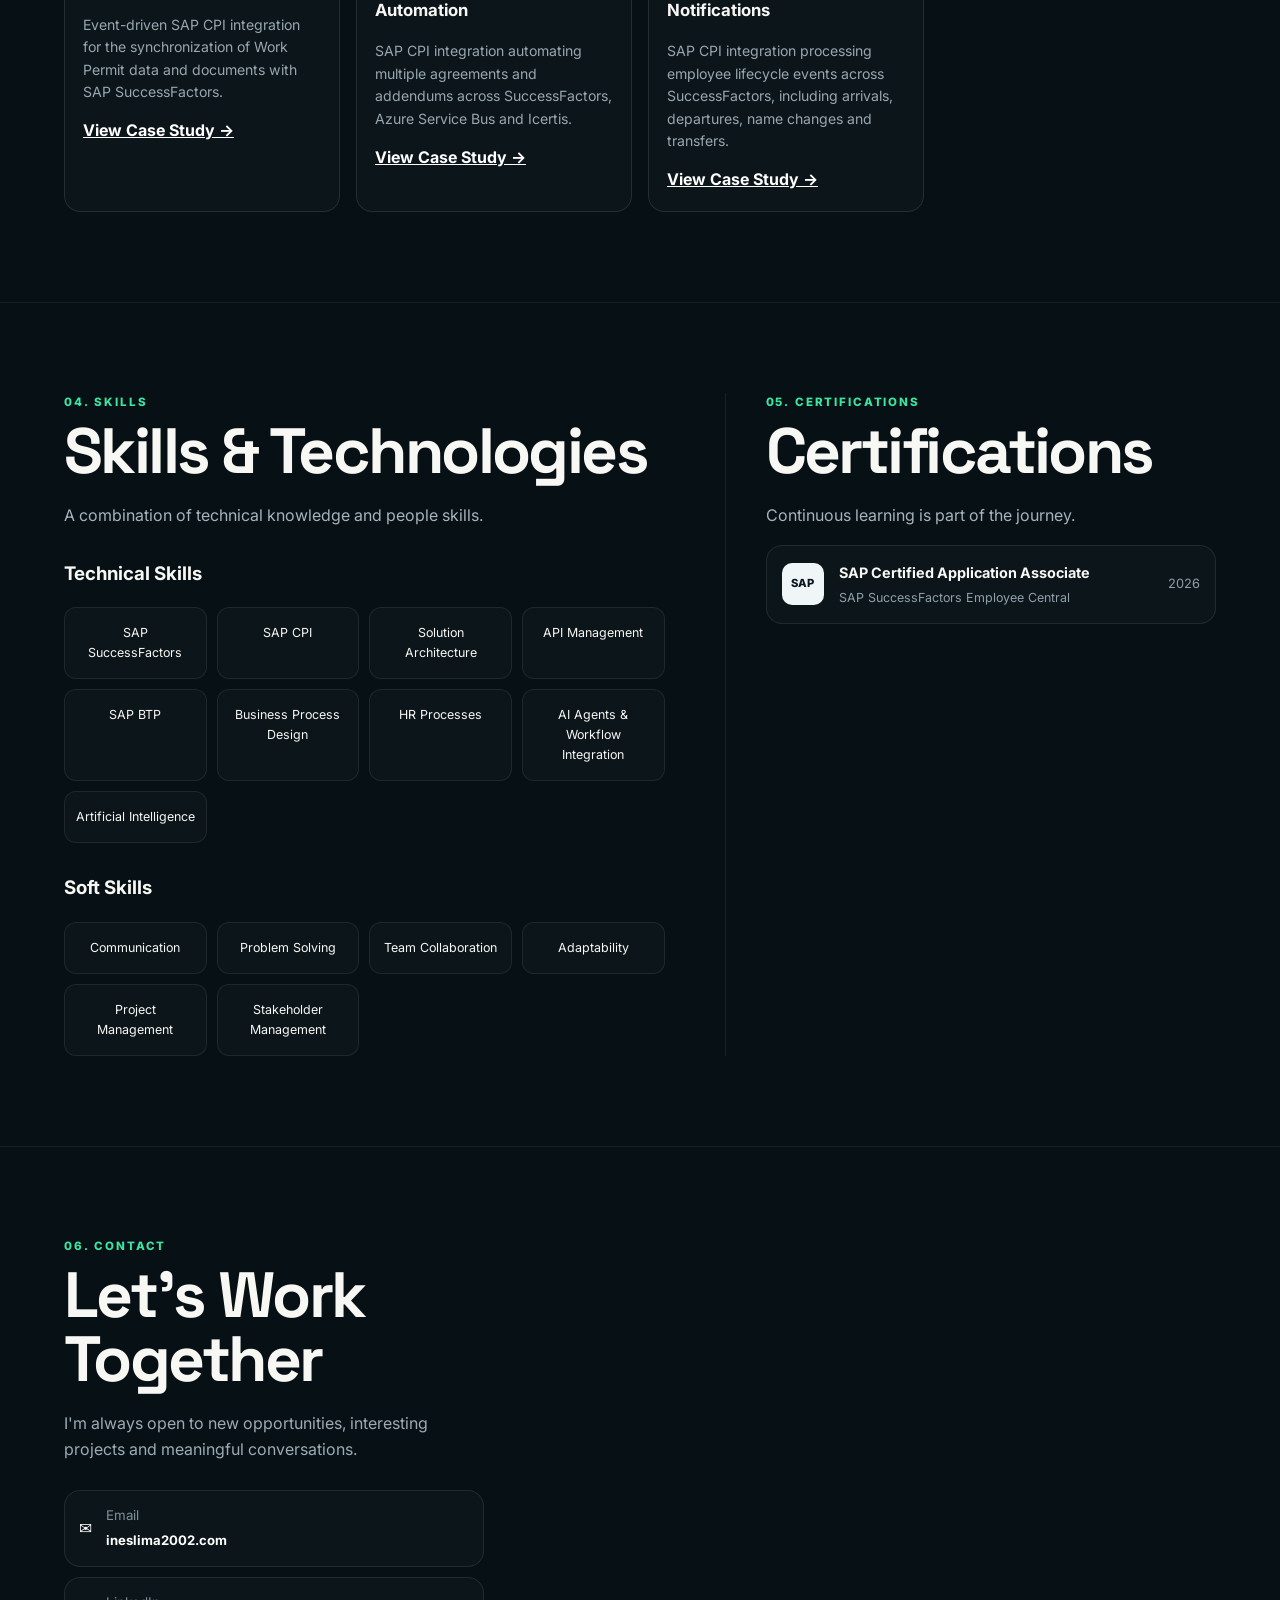
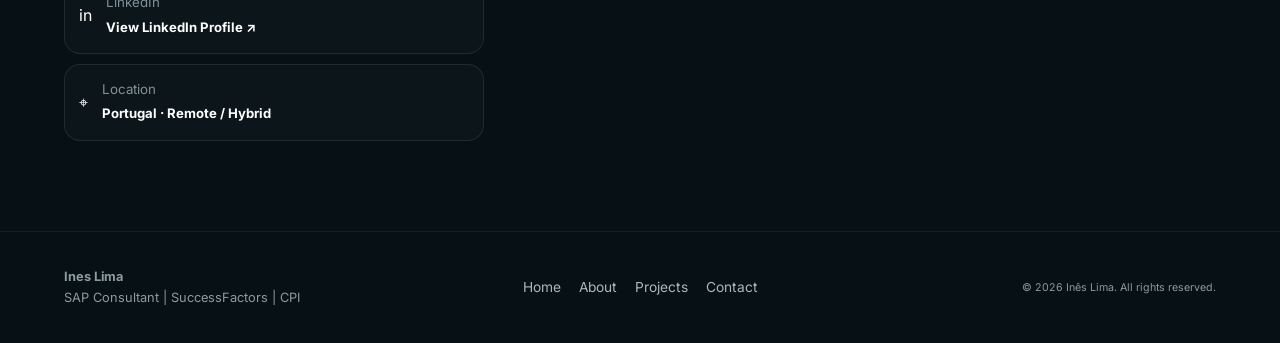
==== commit 40c17063: "Update index.html" ====
--- a/index.html
+++ b/index.html
@@ -70,7 +70,7 @@
         </div>
         <div class="stats">
           <div><strong>1+</strong><span>Years Experience</span></div>
-          <div><strong>1+</strong><span>Projects</span></div>
+          <div><strong>15+</strong><span>Integrations Delivered</span></div>
           <div><strong>Global</strong><span>Exposure</span></div>
         </div>
       </div>
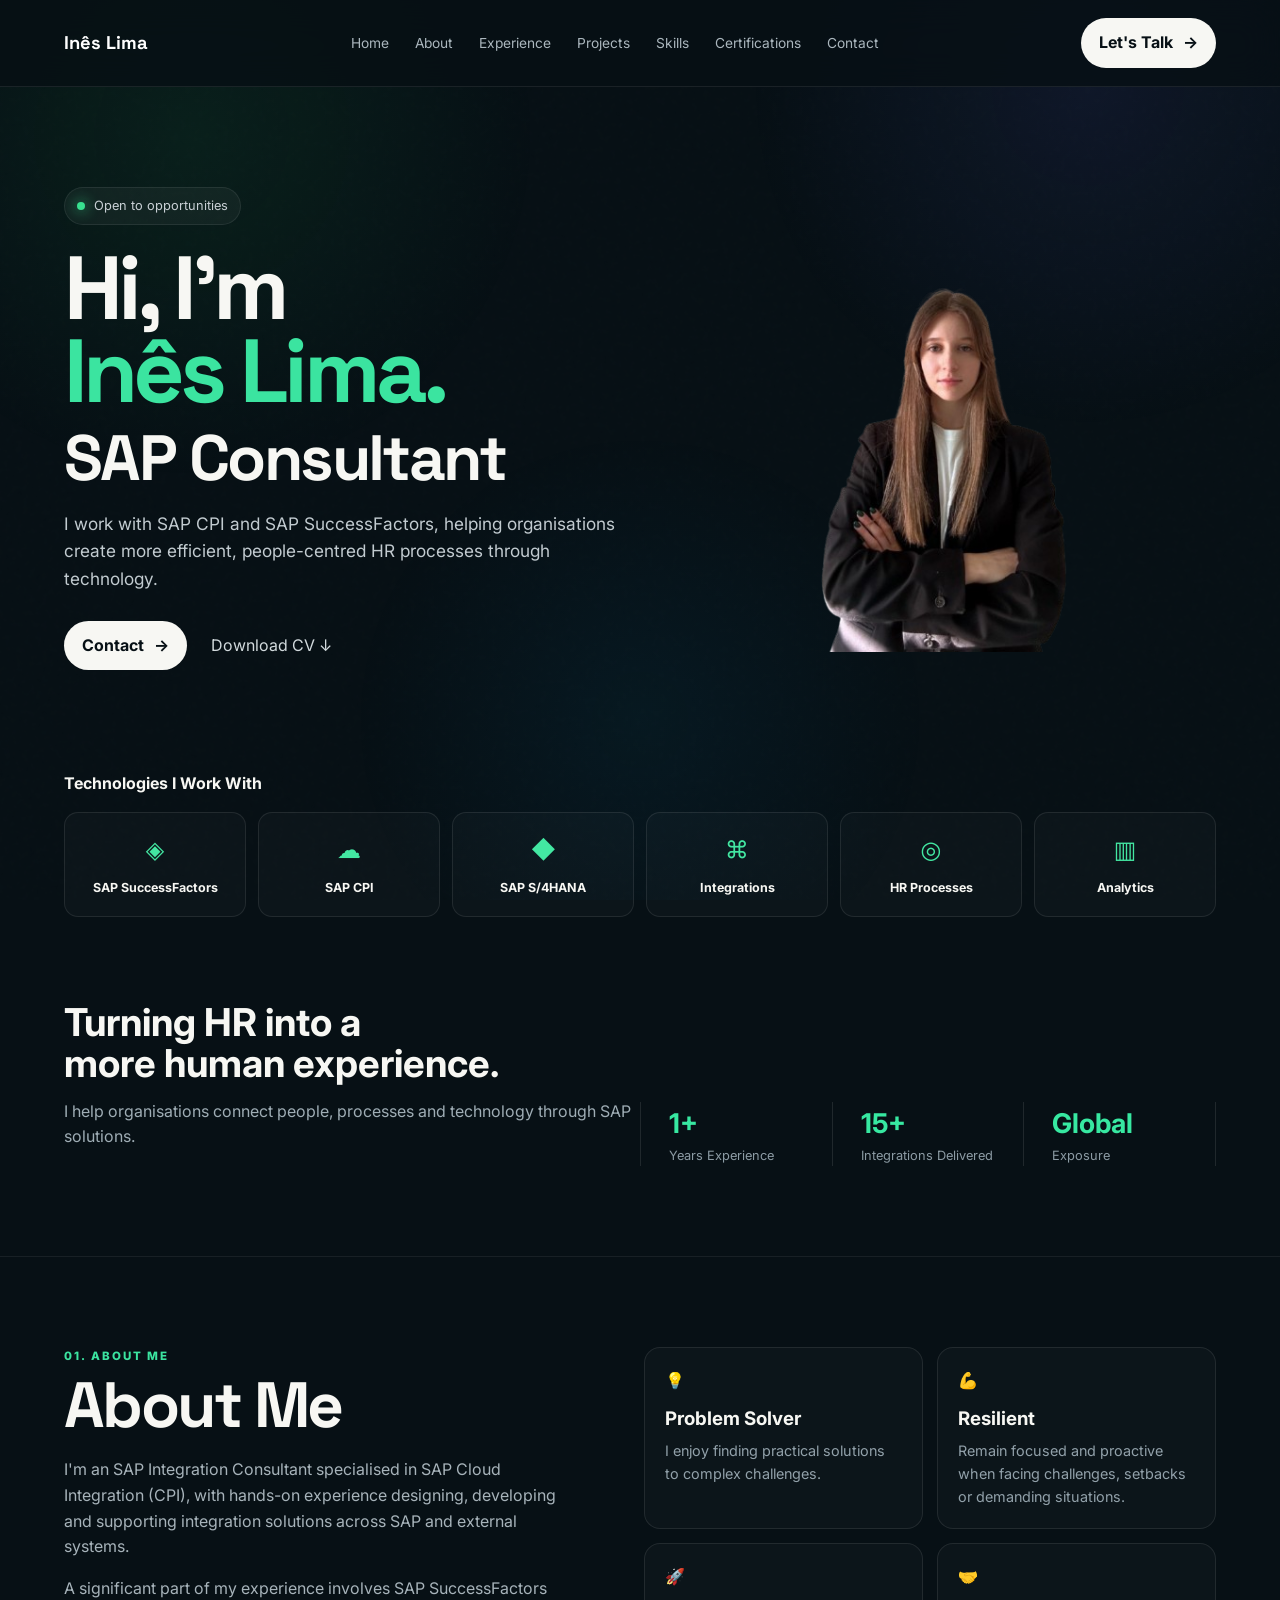
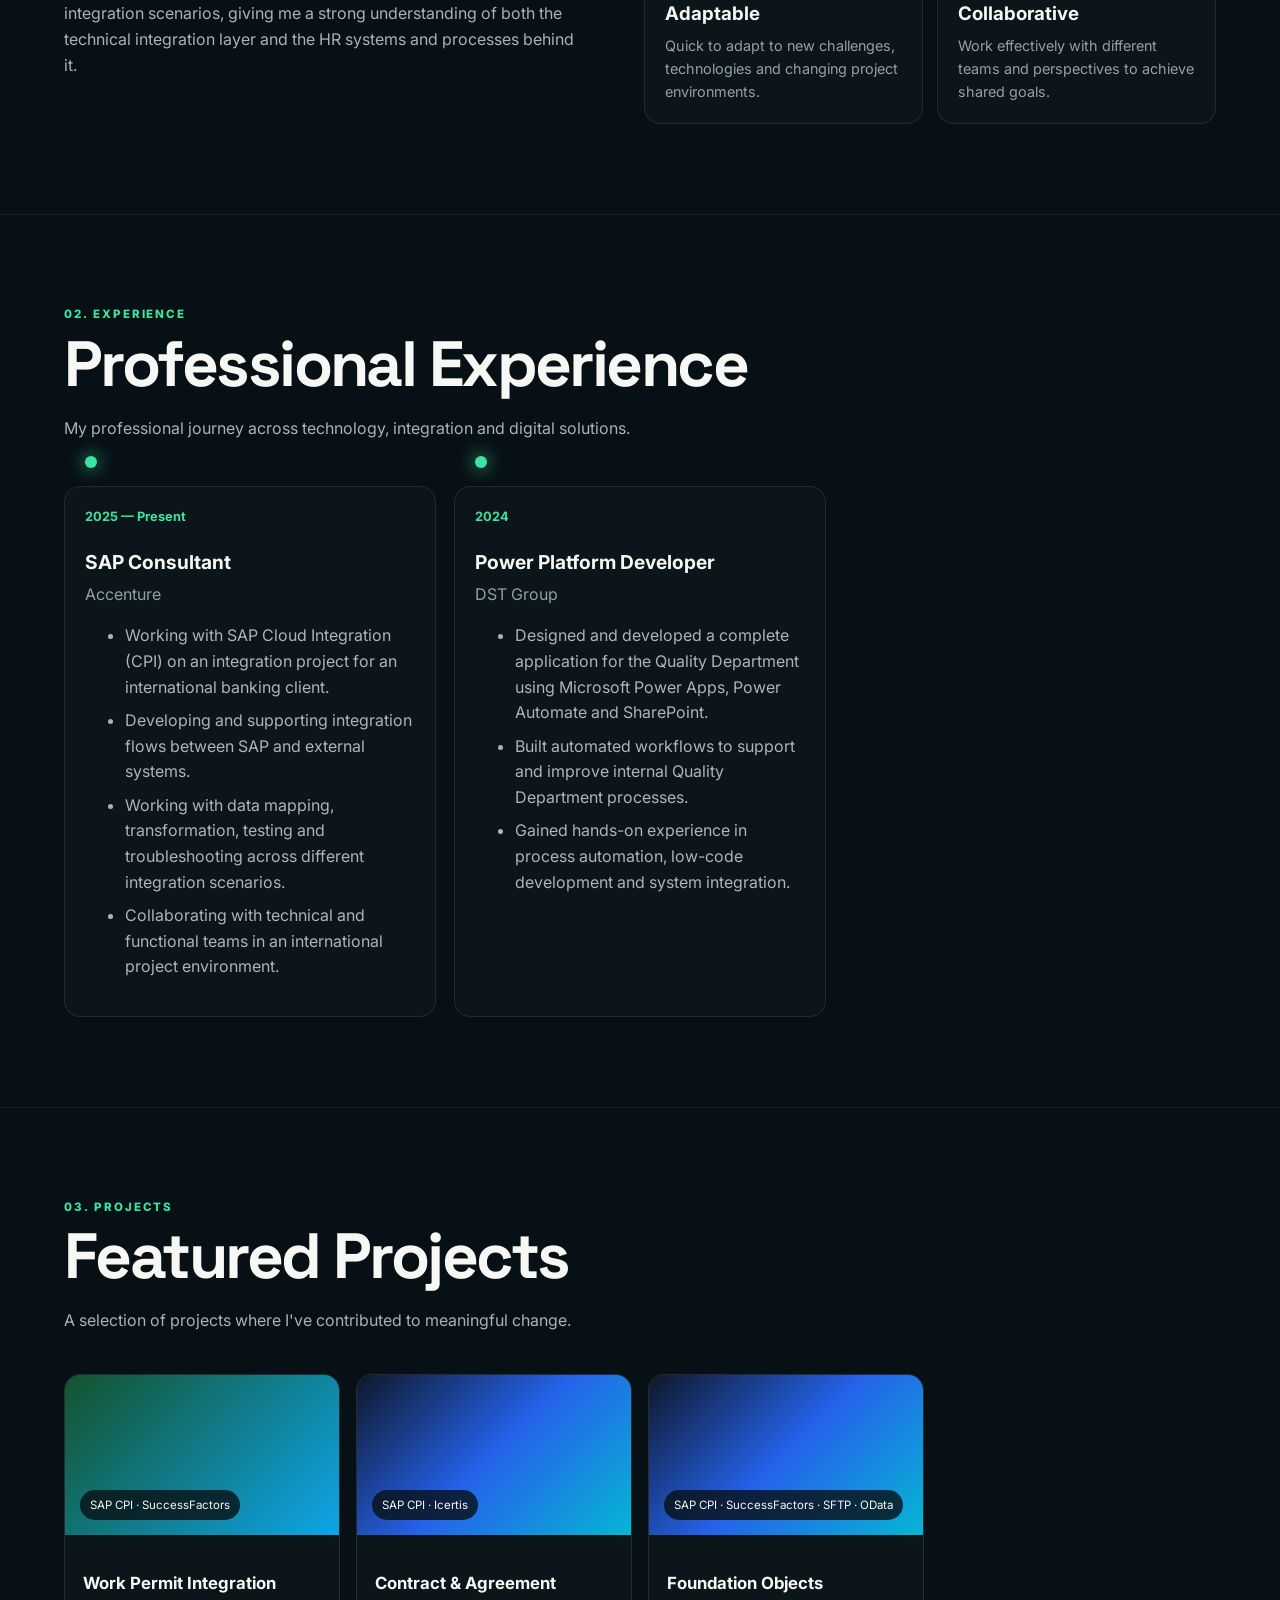
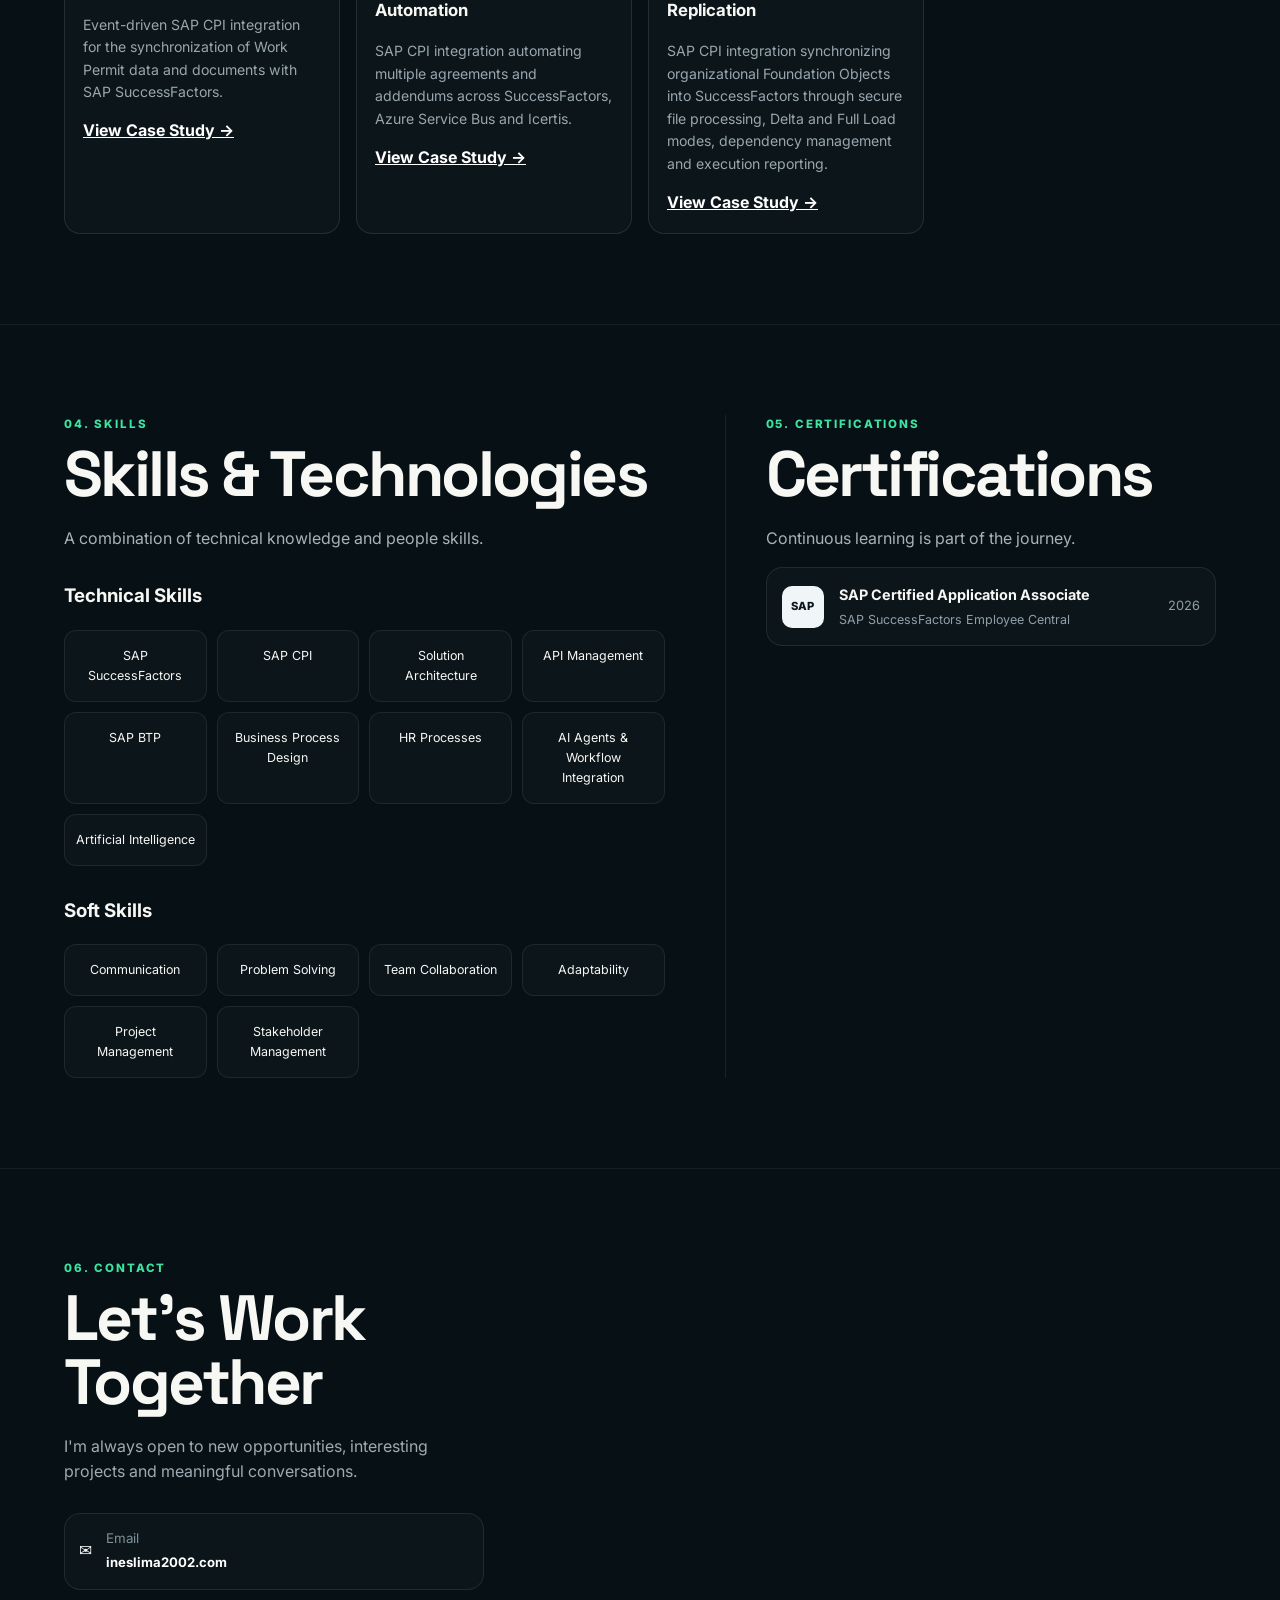
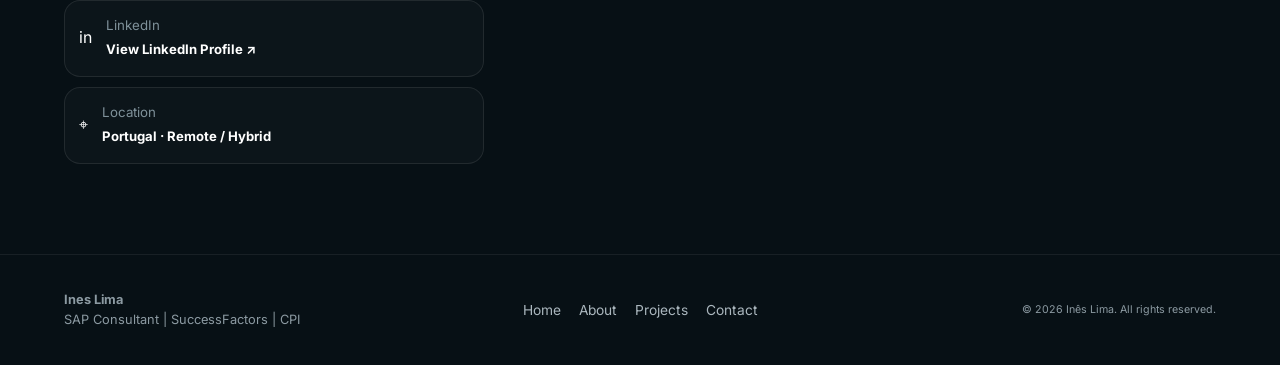
==== commit c810cf38: "Update index.html" ====
--- a/index.html
+++ b/index.html
@@ -173,18 +173,19 @@
         </article>
       <article class="project-card reveal">
         <div class="project-thumb gradient-b">
-          <span>SAP CPI · SuccessFactors · Queue</span>
+          <span>SAP CPI · SuccessFactors · SFTP · OData</span>
         </div>
       
         <div class="project-body">
-          <h3>Employee Lifecycle Notifications</h3>
+          <h3>Foundation Objects Replication</h3>
       
           <p>
-            SAP CPI integration processing employee lifecycle events across
-            SuccessFactors, including arrivals, departures, name changes and transfers.
+            SAP CPI integration synchronizing organizational Foundation Objects
+            into SuccessFactors through secure file processing, Delta and Full Load
+            modes, dependency management and execution reporting.
           </p>
       
-          <a href="projects/HR Process.html" class="project-link">
+          <a href="projects/Foundation Objects.html" class="project-link">
             View Case Study →
           </a>
         </div>
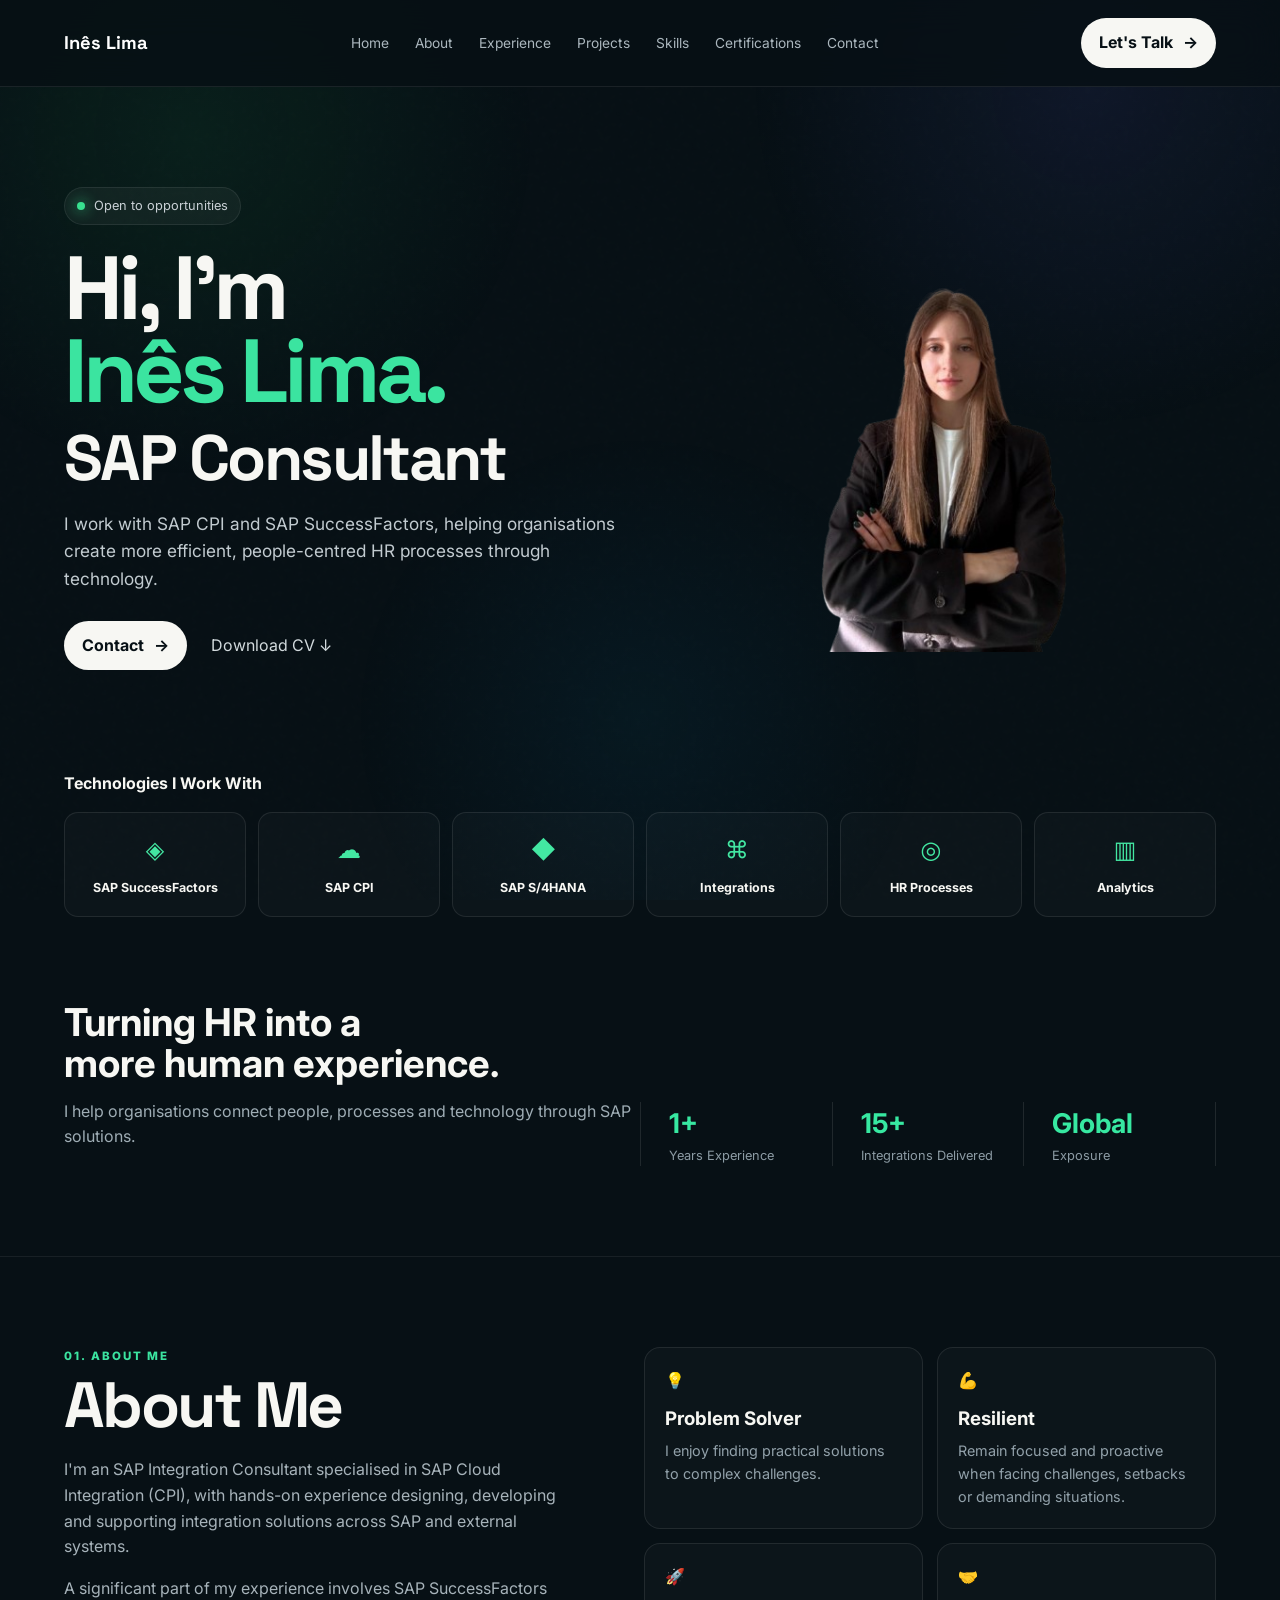
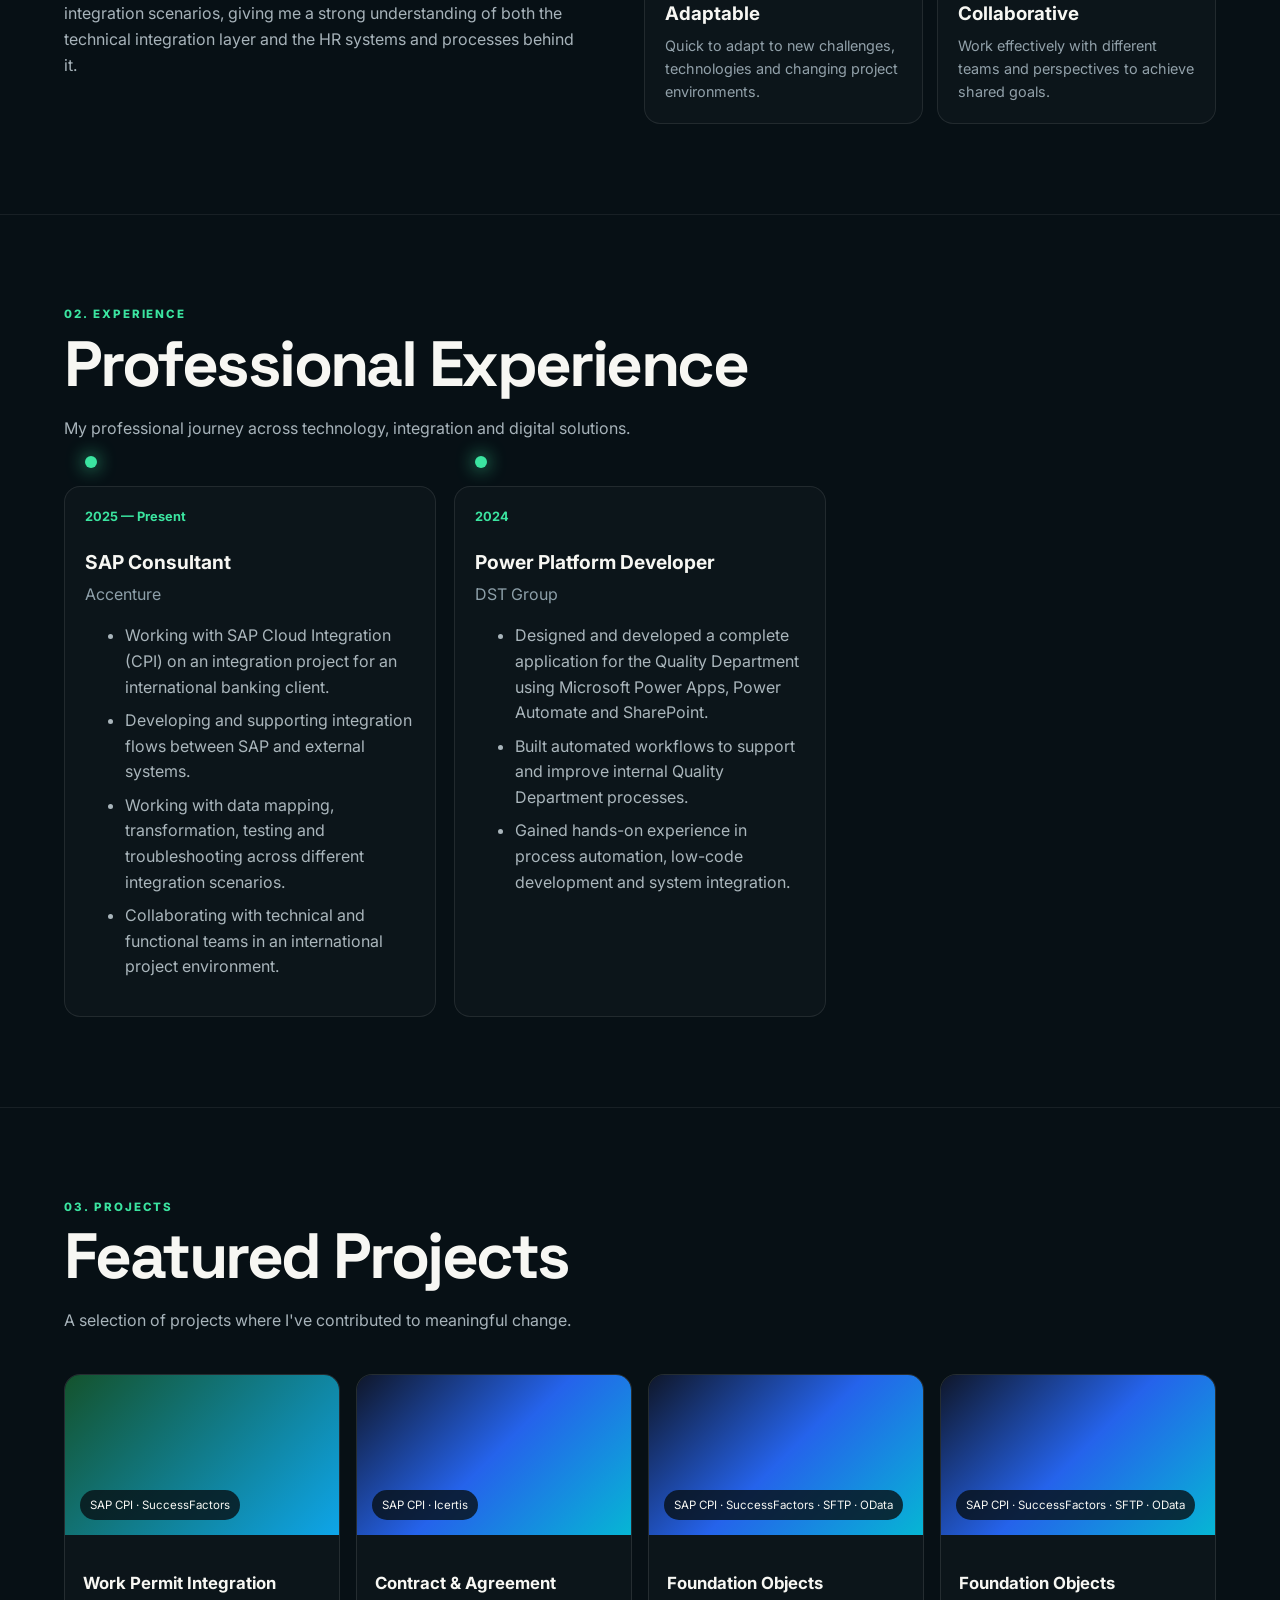
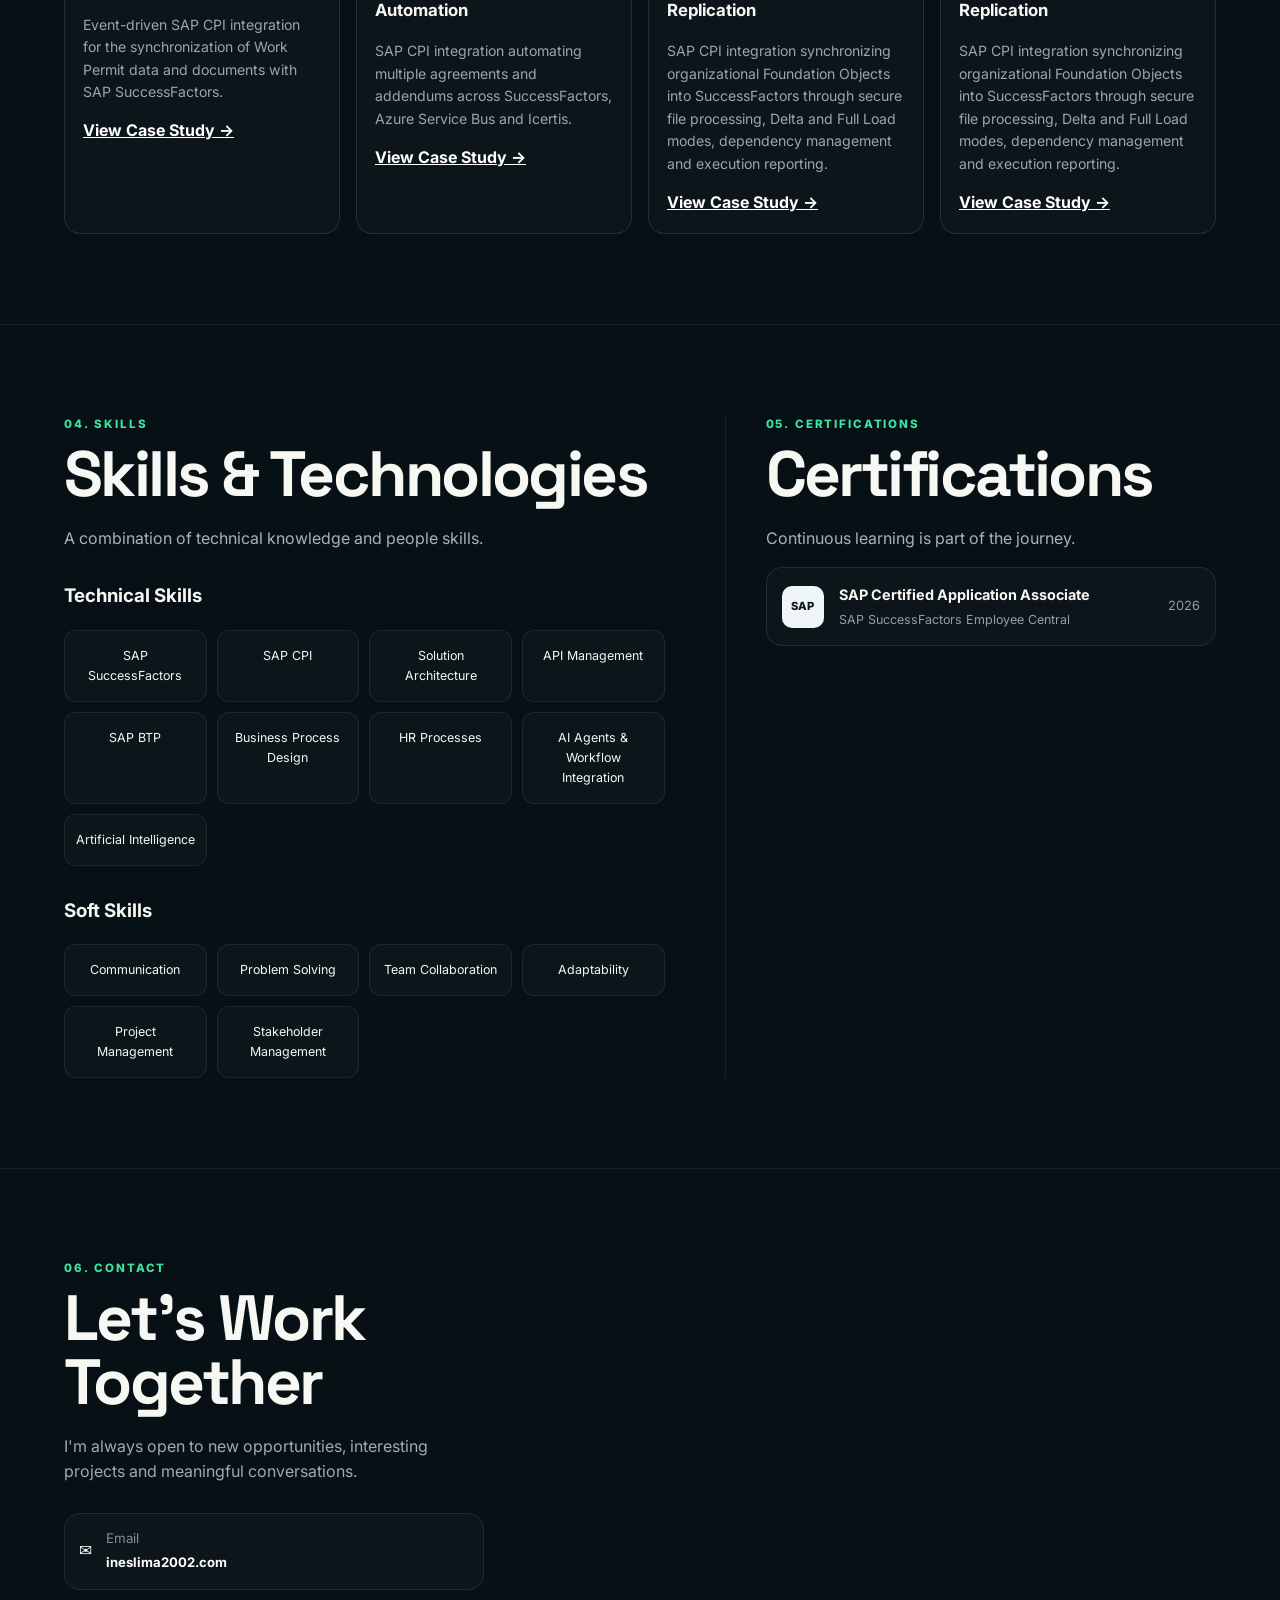
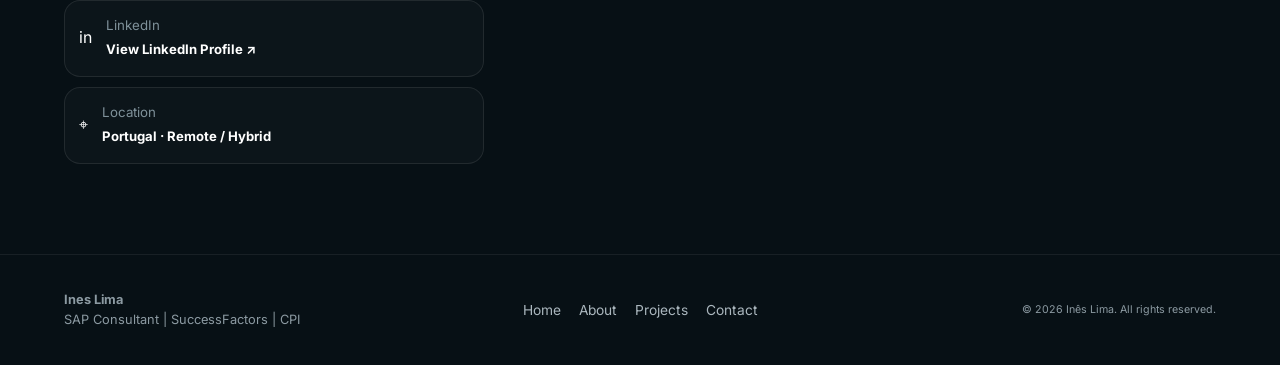
==== commit 8c66bd06: "Update index.html" ====
--- a/index.html
+++ b/index.html
@@ -190,6 +190,25 @@
           </a>
         </div>
       </article>
+        <article class="project-card reveal">
+  <div class="project-thumb gradient-b">
+    <span>SAP CPI · SuccessFactors · SFTP · OData</span>
+  </div>
+
+  <div class="project-body">
+    <h3>Foundation Objects Replication</h3>
+
+    <p>
+      SAP CPI integration synchronizing organizational Foundation Objects
+      into SuccessFactors through secure file processing, Delta and Full Load
+      modes, dependency management and execution reporting.
+    </p>
+
+    <a href="projects/Foundation Objects.html" class="project-link">
+      View Case Study →
+    </a>
+  </div>
+</article>
       </div>
     </section>
 
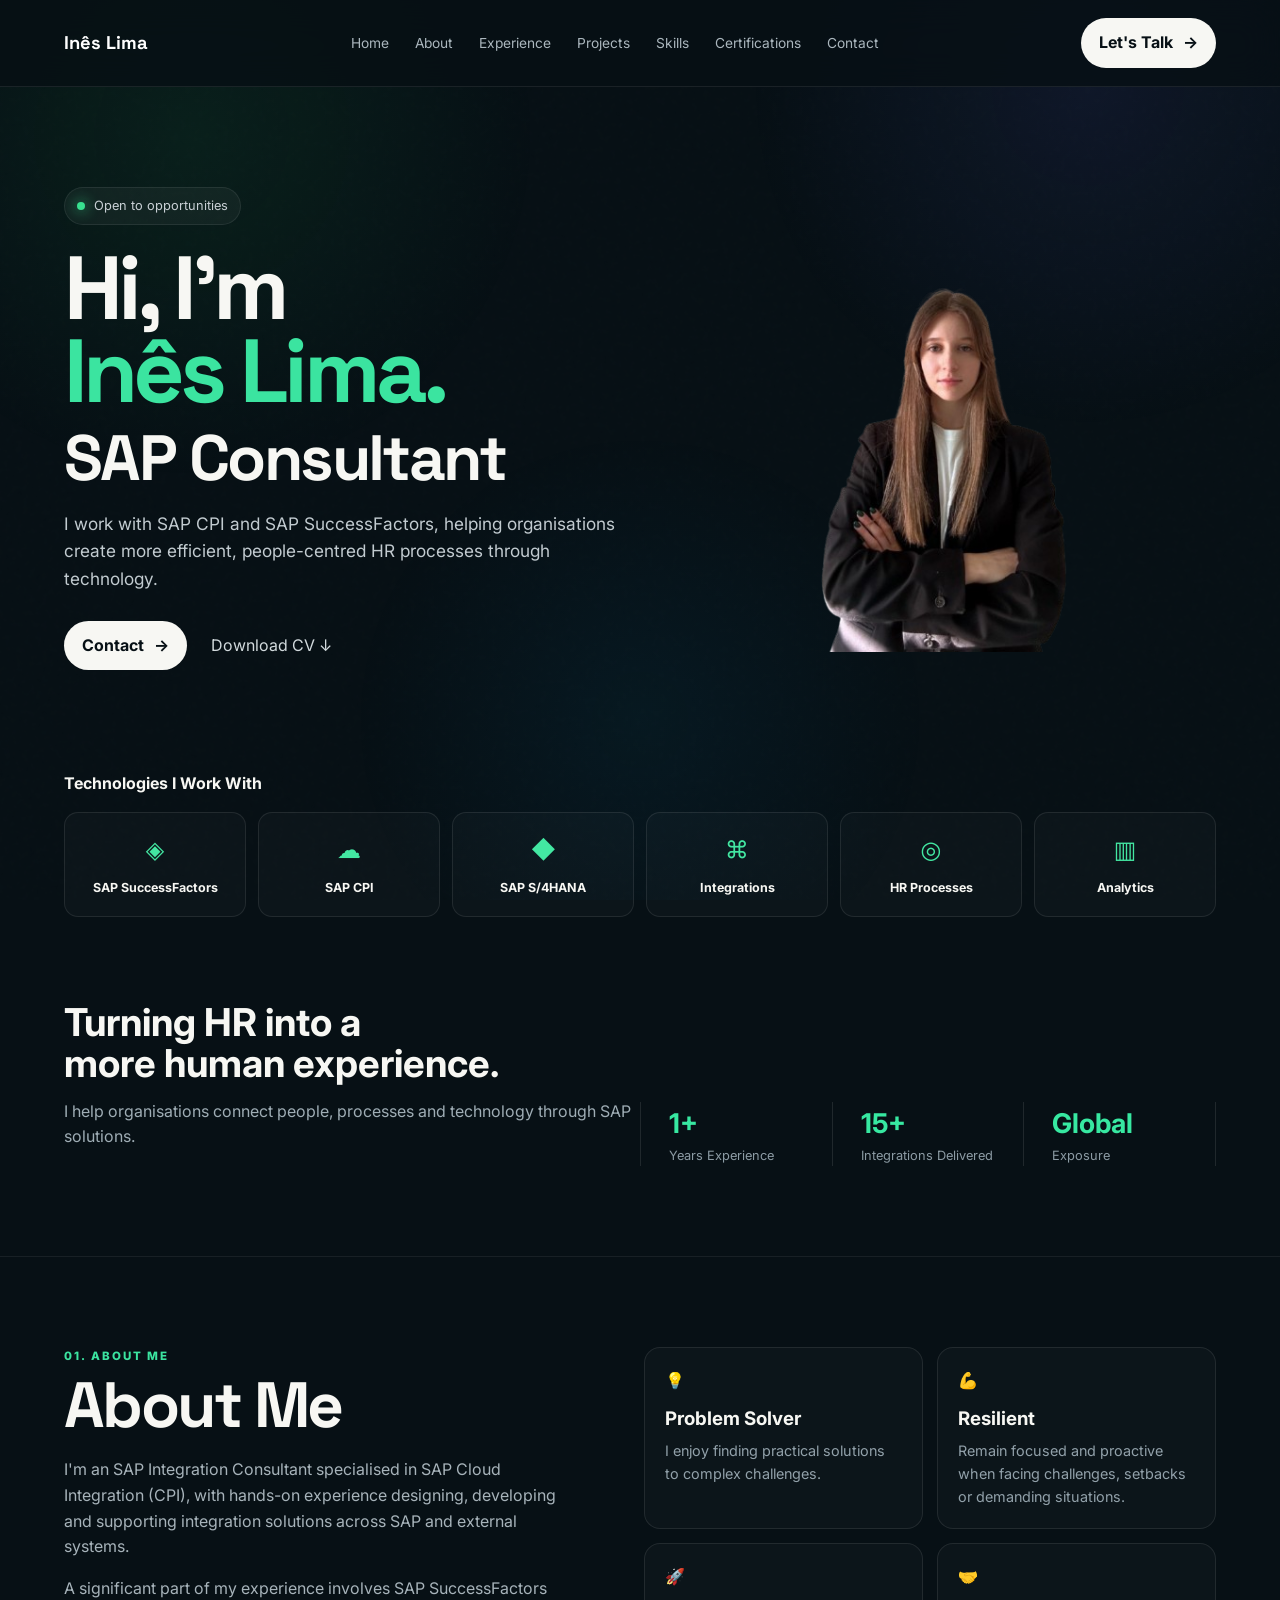
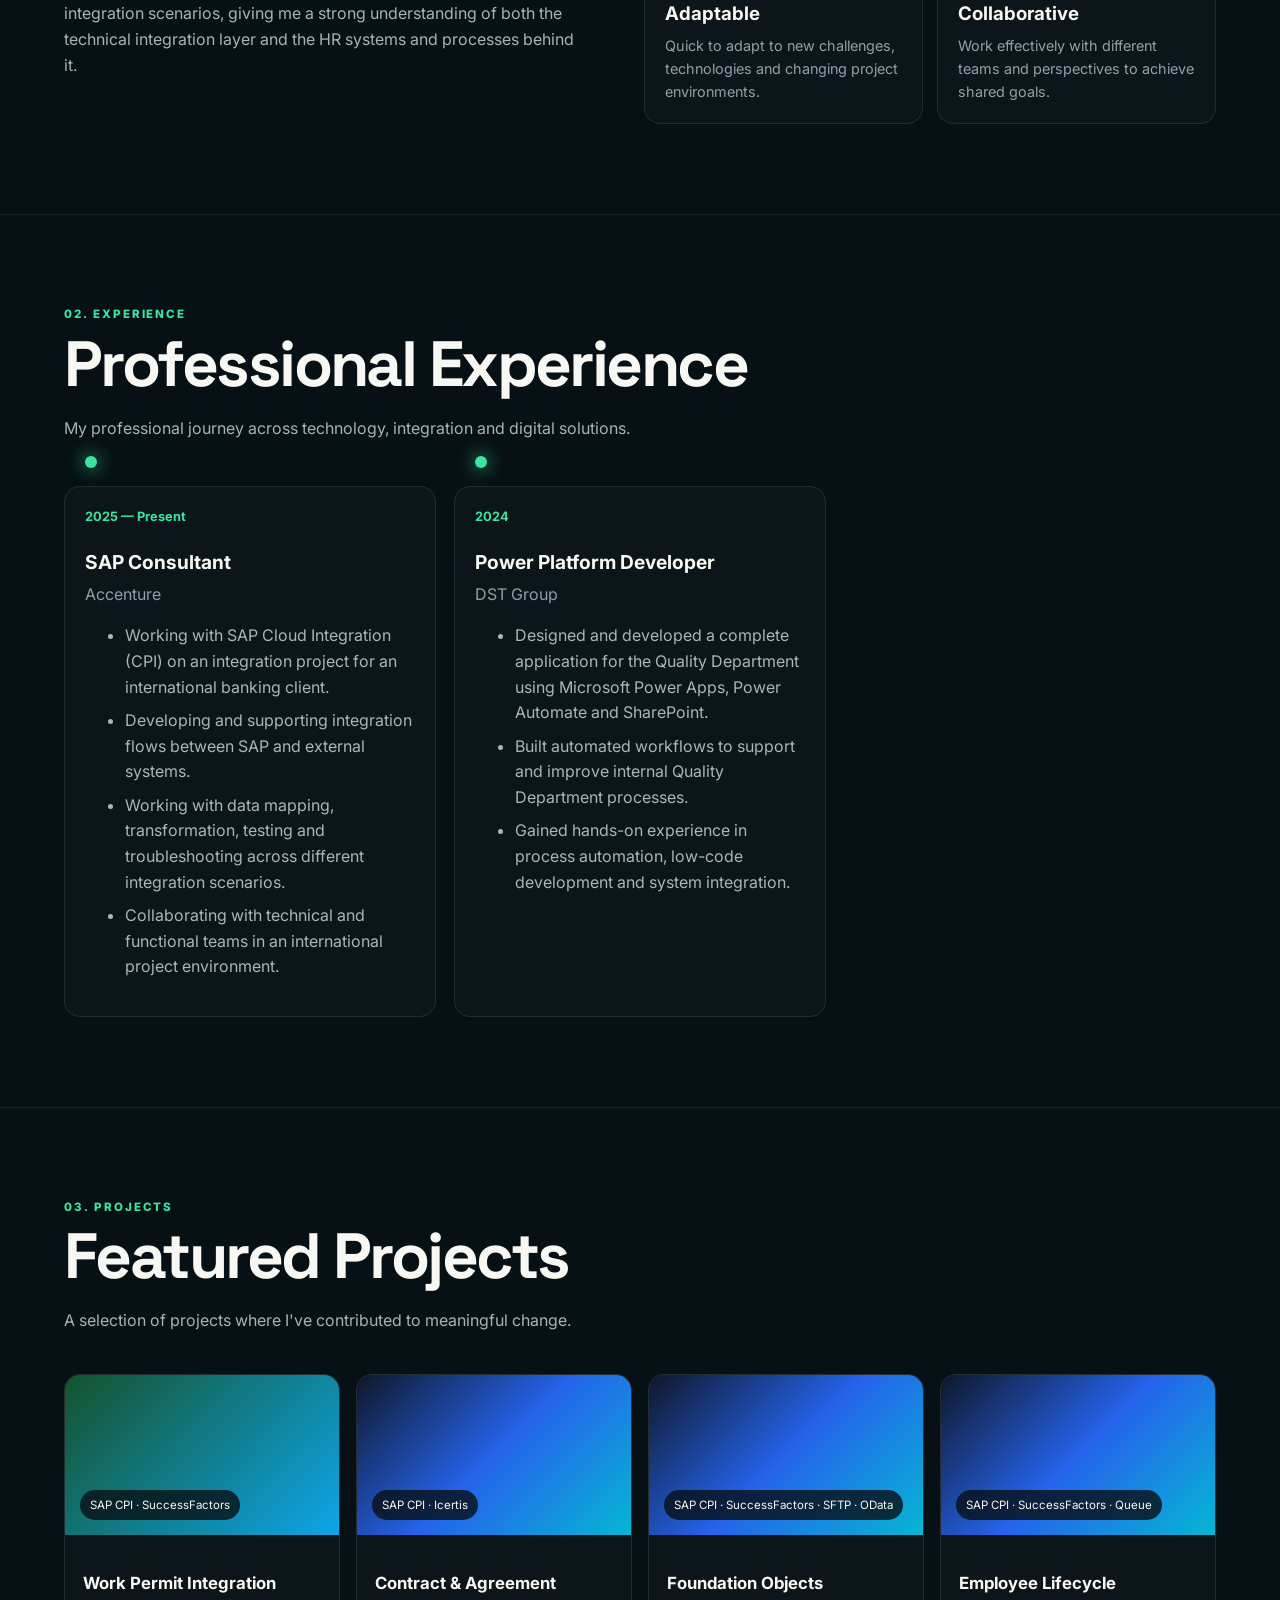
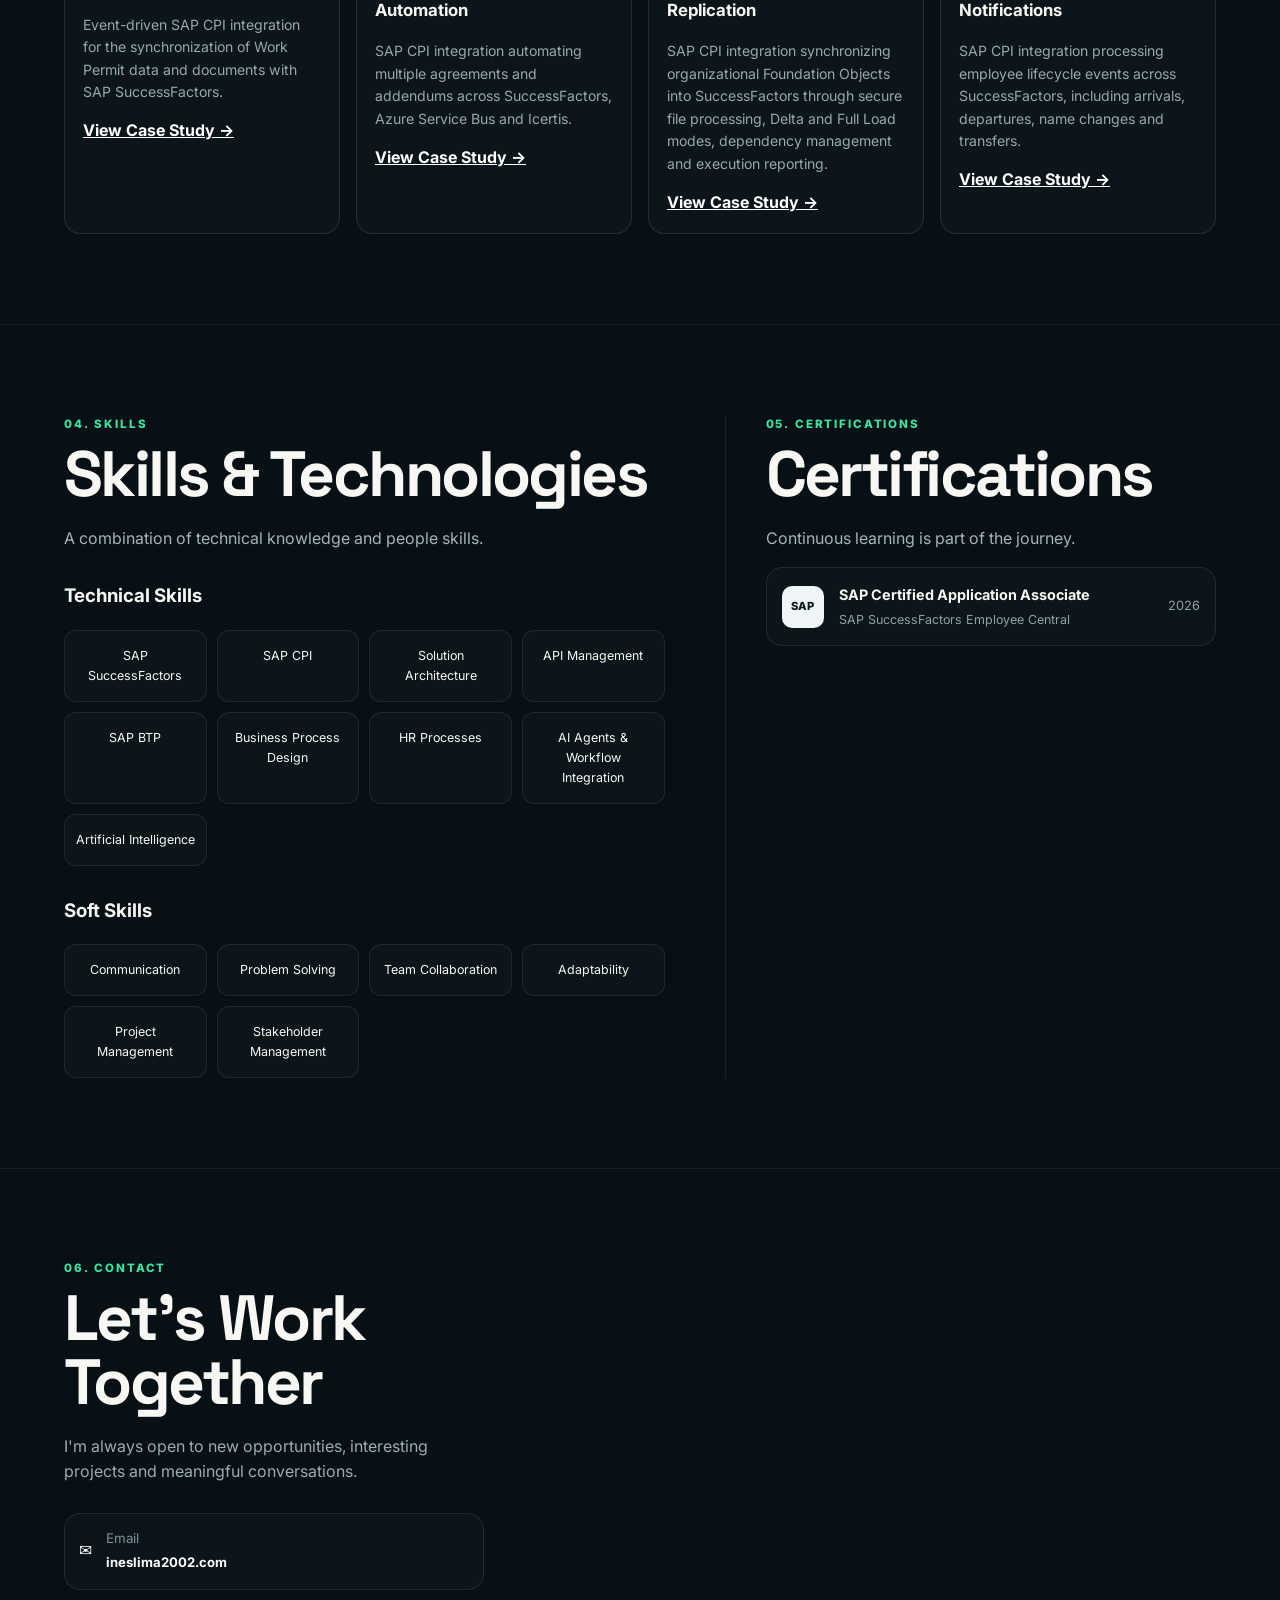
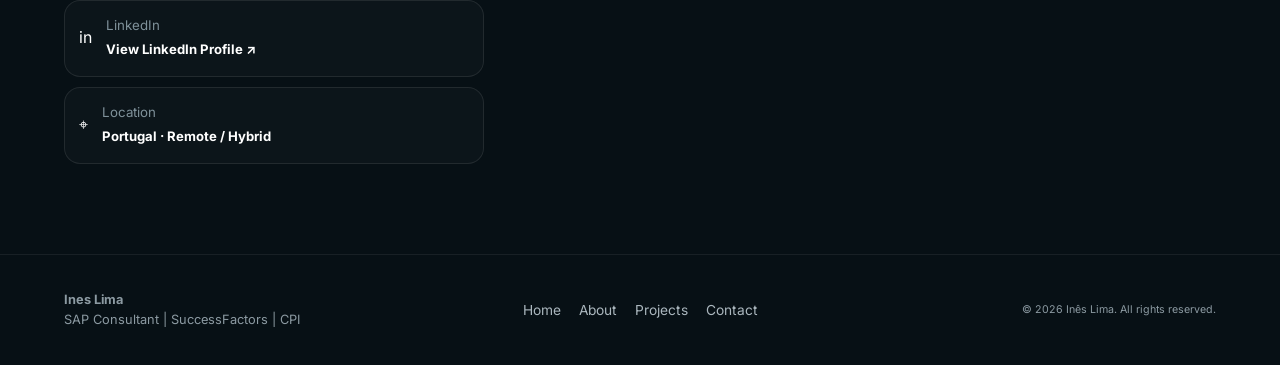
==== commit 883b9a50: "Update index.html" ====
--- a/index.html
+++ b/index.html
@@ -171,6 +171,7 @@
             </a>
           </div>
         </article>
+        
       <article class="project-card reveal">
         <div class="project-thumb gradient-b">
           <span>SAP CPI · SuccessFactors · SFTP · OData</span>
@@ -190,25 +191,24 @@
           </a>
         </div>
       </article>
-        <article class="project-card reveal">
-  <div class="project-thumb gradient-b">
-    <span>SAP CPI · SuccessFactors · SFTP · OData</span>
-  </div>
-
-  <div class="project-body">
-    <h3>Foundation Objects Replication</h3>
-
-    <p>
-      SAP CPI integration synchronizing organizational Foundation Objects
-      into SuccessFactors through secure file processing, Delta and Full Load
-      modes, dependency management and execution reporting.
-    </p>
-
-    <a href="projects/Foundation Objects.html" class="project-link">
-      View Case Study →
-    </a>
-  </div>
-</article>
+  <article class="project-card reveal">
+    <div class="project-thumb gradient-b">
+      <span>SAP CPI · SuccessFactors · Queue</span>
+    </div>
+  
+    <div class="project-body">
+      <h3>Employee Lifecycle Notifications</h3>
+  
+      <p>
+        SAP CPI integration processing employee lifecycle events across
+        SuccessFactors, including arrivals, departures, name changes and transfers.
+      </p>
+  
+      <a href="projects/HR Process.html" class="project-link">
+        View Case Study →
+      </a>
+    </div>
+  </article>
       </div>
     </section>
 
